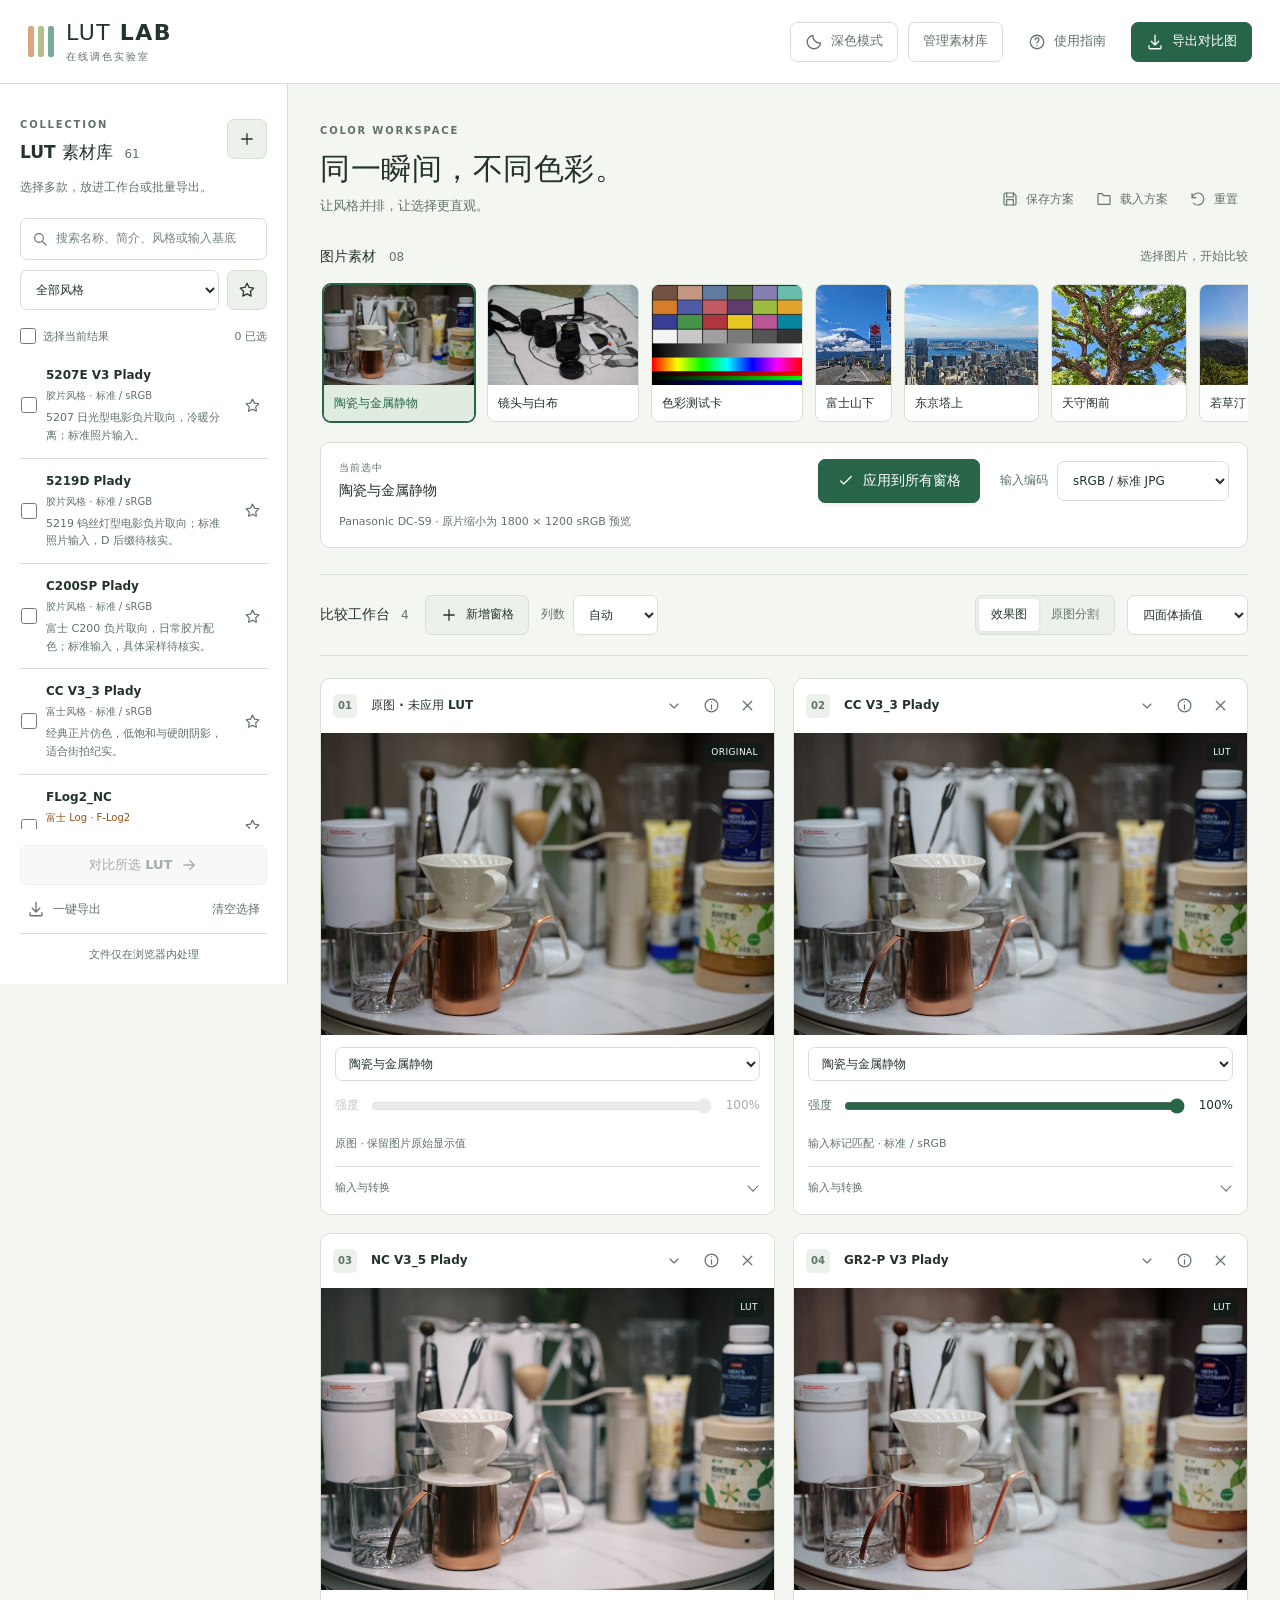
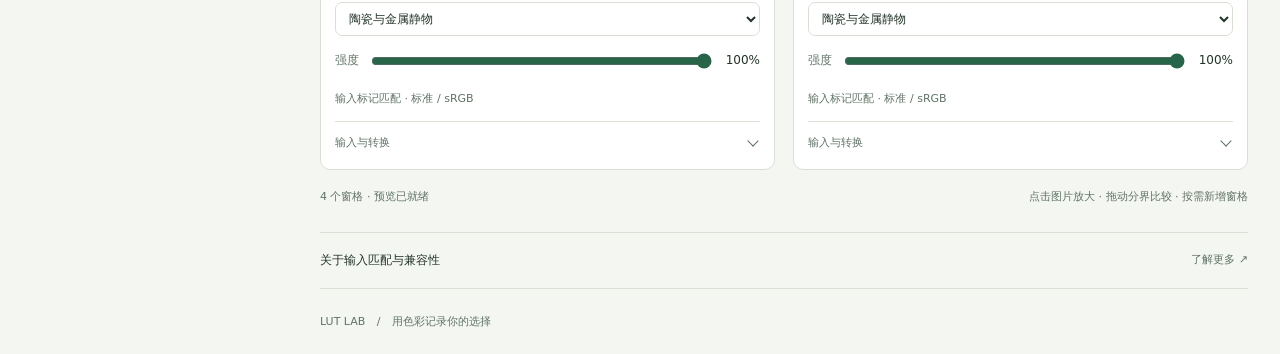
==== index.html @ 52e50978 "Unify workspace controls, add light theme, and clarify image selection" ====
<!doctype html>
<html lang="zh-CN">
<head>
  <meta charset="utf-8"><meta name="viewport" content="width=device-width,initial-scale=1">
  <meta name="description" content="在浏览器中实时比较 LUT。上传照片和 CUBE，自定义多窗格、输入转换与强度，一键导出效果对比图。">
  <meta name="theme-color" content="#151717"><title>LUT LAB · 在线调色实验室</title>
  <script src="js/theme.js?v=ui-refresh-1"></script><link rel="icon" href="assets/favicon.svg" type="image/svg+xml"><link rel="stylesheet" href="styles.css?v=ui-refresh-1">
  <script defer src="assets/catalog.js?v=lut-intros-1"></script><script defer src="js/lut-core.js"></script><script defer src="js/renderer.js"></script><script defer src="js/lut-picker.js?v=ui-refresh-1"></script><script defer src="js/library-tools.js"></script><script defer src="js/public-catalog.js?v=refresh-only-1"></script><script defer src="js/app.js?v=ui-refresh-1"></script>
</head>
<body>
  <a class="skip" href="#workspace">跳到比较工作台</a>
  <header class="topbar">
    <a class="brand" href="./" aria-label="LUT LAB 首页"><span class="brand-mark" aria-hidden="true"><i></i><i></i><i></i></span><span>LUT <b>LAB</b><small>在线调色实验室</small></span></a>
    <div class="top-actions"><button id="themeToggle" class="theme-toggle" type="button" aria-label="切换主题"></button><div class="header-links"><a class="manage-link" href="manage.html">管理素材库</a><button id="helpButton" class="quiet" aria-label="使用指南" title="使用指南"><svg class="ui-icon" width="20" height="20" viewBox="0 0 24 24" fill="none" stroke="currentColor" stroke-width="1.7" stroke-linecap="round" stroke-linejoin="round" aria-hidden="true" focusable="false"><circle cx="12" cy="12" r="9"/><path d="M9.5 9a2.5 2.5 0 1 1 4.7 1.2c-.9 1.1-2.2 1.3-2.2 3M12 17h.01"/></svg><span>使用指南</span></button><button id="exportButton" class="primary"><svg class="ui-icon" width="20" height="20" viewBox="0 0 24 24" fill="none" stroke="currentColor" stroke-width="1.7" stroke-linecap="round" stroke-linejoin="round" aria-hidden="true" focusable="false"><path d="M12 3v13m-5-5 5 5 5-5M4 17v3a1 1 0 0 0 1 1h14a1 1 0 0 0 1-1v-3"/></svg>导出对比图</button></div></div>
  </header>
  <div class="app-shell">
    <aside class="library" aria-label="LUT 素材库">
      <div class="library-heading"><div><span class="eyebrow">COLLECTION</span><h2>LUT 素材库 <span id="libraryCount" class="counter">…</span></h2></div><button id="uploadLutButton" class="icon-btn" title="上传 CUBE LUT" aria-label="上传 CUBE LUT"><svg class="ui-icon" width="20" height="20" viewBox="0 0 24 24" fill="none" stroke="currentColor" stroke-width="1.7" stroke-linecap="round" stroke-linejoin="round" aria-hidden="true" focusable="false"><path d="M12 5v14M5 12h14"/></svg></button></div>
      <p class="muted small">选择多款，放进工作台或批量导出。</p>
      <label class="search-box"><svg class="ui-icon" width="20" height="20" viewBox="0 0 24 24" fill="none" stroke="currentColor" stroke-width="1.7" stroke-linecap="round" stroke-linejoin="round" aria-hidden="true" focusable="false"><circle cx="10.5" cy="10.5" r="6.5"/><path d="m16 16 5 5"/></svg><input id="lutSearch" type="search" placeholder="搜索名称、简介、风格或输入基底" aria-label="搜索 LUT"></label>
      <div class="filters"><select id="categoryFilter" aria-label="风格分类"><option value="">全部风格</option></select><button id="favoritesFilter" class="icon-btn" aria-label="仅显示收藏" aria-pressed="false" title="仅显示收藏"><svg class="ui-icon" width="20" height="20" viewBox="0 0 24 24" fill="none" stroke="currentColor" stroke-width="1.7" stroke-linecap="round" stroke-linejoin="round" aria-hidden="true" focusable="false"><path d="m12 3 2.78 5.63 6.22.9-4.5 4.39 1.06 6.2L12 17.2l-5.56 2.92 1.06-6.2L3 9.53l6.22-.9Z"/></svg></button></div>
      <div class="selection-line"><label><input id="selectVisible" type="checkbox"> 选择当前结果</label><span id="selectedCount">0 已选</span></div>
      <div id="lutList" class="lut-list"></div>
      <div class="library-bottom"><button id="compareSelected" class="secondary wide">对比所选 LUT <svg class="ui-icon" width="20" height="20" viewBox="0 0 24 24" fill="none" stroke="currentColor" stroke-width="1.7" stroke-linecap="round" stroke-linejoin="round" aria-hidden="true" focusable="false"><path d="M5 12h14m-6-6 6 6-6 6"/></svg></button><div class="mini-actions"><button id="quickExport" class="quiet"><svg class="ui-icon" width="20" height="20" viewBox="0 0 24 24" fill="none" stroke="currentColor" stroke-width="1.7" stroke-linecap="round" stroke-linejoin="round" aria-hidden="true" focusable="false"><path d="M12 3v13m-5-5 5 5 5-5M4 17v3a1 1 0 0 0 1 1h14a1 1 0 0 0 1-1v-3"/></svg>一键导出</button><button id="clearSelection" class="quiet">清空选择</button></div><p class="privacy">文件仅在浏览器内处理</p></div>
    </aside>
    <main id="workspace" class="workspace" tabindex="-1">
      <div class="workspace-heading"><div><span class="eyebrow">COLOR WORKSPACE</span><h1>同一瞬间，不同色彩。</h1><p>让风格并排，让选择更直观。</p></div><div class="recipe-actions"><button id="saveRecipe" class="quiet"><svg class="ui-icon" width="20" height="20" viewBox="0 0 24 24" fill="none" stroke="currentColor" stroke-width="1.7" stroke-linecap="round" stroke-linejoin="round" aria-hidden="true" focusable="false"><path d="M19 21H5a2 2 0 0 1-2-2V5a2 2 0 0 1 2-2h12l4 4v12a2 2 0 0 1-2 2Z"/><path d="M7 3v6h10V3M7 21v-8h10v8"/></svg>保存方案</button><button id="loadRecipe" class="quiet"><svg class="ui-icon" width="20" height="20" viewBox="0 0 24 24" fill="none" stroke="currentColor" stroke-width="1.7" stroke-linecap="round" stroke-linejoin="round" aria-hidden="true" focusable="false"><path d="M3 7V5a1 1 0 0 1 1-1h5l2 3h9a1 1 0 0 1 1 1v11a1 1 0 0 1-1 1H4a1 1 0 0 1-1-1Z"/></svg>载入方案</button><button id="resetButton" class="quiet"><svg class="ui-icon" width="20" height="20" viewBox="0 0 24 24" fill="none" stroke="currentColor" stroke-width="1.7" stroke-linecap="round" stroke-linejoin="round" aria-hidden="true" focusable="false"><path d="M3 10a9 9 0 1 1 2 8M3 4v6h6"/></svg>重置</button></div></div>
      <section class="source-section" aria-label="图片素材">
        <div class="section-line"><h2>图片素材 <span id="imageCount" class="muted">…</span></h2><span class="section-hint">选择图片，开始比较</span></div>
        <div id="imageStrip" class="image-strip"></div>
        <div class="image-settings"><div class="image-selection"><span class="eyebrow">当前选中</span><strong id="selectedImageName"></strong></div><button id="applyImage" class="apply-image primary"><svg class="ui-icon" width="20" height="20" viewBox="0 0 24 24" fill="none" stroke="currentColor" stroke-width="1.7" stroke-linecap="round" stroke-linejoin="round" aria-hidden="true" focusable="false"><path d="M5 12h14m-6-6 6 6-6 6"/></svg><span>应用到所有窗格</span></button><label class="image-encoding">输入编码 <select id="imageBase" aria-label="选中图片的编码"><option value="STD">sRGB / 标准 JPG</option><option value="VLOG">V-Log / V-Gamut</option><option value="FLOG2">F-Log2 / F-Gamut</option><option value="CNED2">Cinelike D2</option><option value="MONO">MONO / 单色格调</option><option value="UNKNOWN">未知编码</option></select></label><span id="imageInfo" class="image-info"></span></div>
      </section>
      <section class="comparison" aria-label="LUT 对比">
        <div class="compare-toolbar"><div class="toolbar-start"><h2>比较工作台 <span id="paneTotal" class="counter">4</span></h2><button id="addPane" class="secondary add-pane"><svg class="ui-icon" width="20" height="20" viewBox="0 0 24 24" fill="none" stroke="currentColor" stroke-width="1.7" stroke-linecap="round" stroke-linejoin="round" aria-hidden="true" focusable="false"><path d="M12 5v14M5 12h14"/></svg>新增窗格</button><label>列数 <select id="columnCount" aria-label="列数"><option value="auto">自动</option><option value="1">1 列</option><option value="2">2 列</option><option value="3">3 列</option><option value="4">4 列</option></select></label></div><div class="toolbar-end"><div class="segmented" aria-label="显示方式"><button id="gridMode" class="active" aria-pressed="true">效果图</button><button id="splitMode" aria-pressed="false">原图分割</button></div><select id="interpolation" aria-label="LUT 插值"><option value="tetrahedral">四面体插值</option><option value="trilinear">三线性插值</option></select></div></div>
        <div id="paneGrid" class="pane-grid"></div>
        <div class="workspace-footer"><span><span id="renderStatus" aria-live="polite">正在载入示例</span></span><span>点击图片放大 · 拖动分界比较 · 按需新增窗格</span></div>
      </section>
      <details class="compatibility-guide"><summary>关于输入匹配与兼容性 <span>了解更多 ↗</span></summary><div><p>文件能读取，并不代表输入图片的编码适合它。标准 JPG 可直接比较 STD 风格；D2 与 Log LUT 需要相应基底的素材。各窗格的「输入与转换」可以选择前置 LUT，或从标准图片编码到 V-Log / F-Log2。</p><p>FLog2_NC 和 FLog2_PROVIA 已由库维护者验证使用 F-Log2 转换。选择这两款时，「自动匹配」会给标准图片应用 F-Log2 前置编码；图片已标为 F-Log2 时直接输入。原文件的 VLOG 注释保留，站点按已验证的 F-Log2 元数据处理。</p><p>MONO 标记表示单色照片格调输入；请使用匹配的单色素材，改变编码标签不会把彩色图片转成黑白。列表中的单色效果也可能接受 STD 彩色输入，以各文件输入标记为准。</p><p>前置编码以 sRGB 反解线性、转换色域后重新编码 Log，不会恢复照片已经丢失的高光和场景信息。D2 请使用 D2 原片或经过验证的前置转换 LUT。浏览器处理显示用 sRGB 图片；Log 图请准备保留原始数值、没有自动显示变换的 PNG/JPG。</p></div></details>
      <footer class="site-footer"><span>LUT LAB <b> / </b> 用色彩记录你的选择</span></footer>
    </main>
  </div>
  <input id="lutInput" type="file" accept=".cube" multiple hidden><input id="imageInput" type="file" accept="image/jpeg,image/png,image/webp,image/avif" multiple hidden><input id="recipeInput" type="file" accept=".json" hidden>
  <dialog id="exportDialog" class="modal"><form id="exportForm"><div class="modal-head"><div><span class="eyebrow">CONTACT SHEET</span><h2>把对比带走。</h2></div><button type="button" class="icon-btn" data-close aria-label="关闭"><svg class="ui-icon" width="20" height="20" viewBox="0 0 24 24" fill="none" stroke="currentColor" stroke-width="1.7" stroke-linecap="round" stroke-linejoin="round" aria-hidden="true" focusable="false"><path d="m6 6 12 12M18 6 6 18"/></svg></button></div><p class="muted">导出一张带名称和参数的效果总览，保留完整构图。</p><div class="form-grid"><label>导出内容<select id="exportSource"><option value="panes">当前窗格 · 保留各自参数与图片</option><option value="selection">所选 LUT × 所选示例 / 上传图片</option></select></label><label>格式<select id="exportFormat"><option value="image/png">PNG · 无损</option><option value="image/jpeg">JPEG · 体积更小</option></select></label><label>每格图片宽度<select id="exportWidth"><option value="640">640 px</option><option value="1000" selected>1000 px</option><option value="1600">1600 px</option></select></label><label>排列列数<select id="exportColumns"><option>2</option><option selected>3</option><option>4</option></select></label></div><div id="exportImagePicker" class="export-image-picker" hidden><span class="small muted">选择导出的图片（可多选）</span><div id="exportImages"></div><p class="small muted">所选 LUT 使用 100% 强度、自动匹配输入（已确认的 F-Log2 会自动转换标准图片）；如需自定义参数，请从当前窗格导出。</p></div><div class="check-row"><label><input id="exportOriginal" type="checkbox" checked> 包含对应原图</label><label><input id="exportDark" type="checkbox" checked> 深色背景</label></div><p id="exportEstimate" class="small muted"></p><p id="exportProgress" class="small" aria-live="polite"></p><button id="exportSubmit" class="primary wide" type="submit">生成并下载对比图 ↗</button></form></dialog>
  <dialog id="detailDialog" class="modal"><div class="modal-head"><h2 id="detailName"></h2><button class="icon-btn" data-close aria-label="关闭"><svg class="ui-icon" width="20" height="20" viewBox="0 0 24 24" fill="none" stroke="currentColor" stroke-width="1.7" stroke-linecap="round" stroke-linejoin="round" aria-hidden="true" focusable="false"><path d="m6 6 12 12M18 6 6 18"/></svg></button></div><div id="detailContent" class="detail-content"></div></dialog>
  <dialog id="helpDialog" class="modal"><div class="modal-head"><h2>从一张照片开始。</h2><button class="icon-btn" data-close aria-label="关闭"><svg class="ui-icon" width="20" height="20" viewBox="0 0 24 24" fill="none" stroke="currentColor" stroke-width="1.7" stroke-linecap="round" stroke-linejoin="round" aria-hidden="true" focusable="false"><path d="m6 6 12 12M18 6 6 18"/></svg></button></div><ol class="help-steps"><li><b>选图片。</b>点击素材缩略图，再点「应用到所有窗格」。也可以在单个窗格中选择不同图片。</li><li><b>挑 LUT。</b>点击窗格中的 LUT 菜单，可搜索名称；或在素材库勾选多款后点「对比所选 LUT」。点「新增窗格」继续添加，点窗格右上角 × 移除。</li><li><b>看变化。</b>调整强度、切换分割视图；打开「输入与转换」设置前置编码或转换 LUT。自动匹配会为普通图片转换已验证的 F-Log2 LUT 输入，F-Log2 原片直接输入。</li><li><b>导出。</b>素材库有勾选时，「一键导出」下载所选 LUT 在当前图片上的总览（100% 强度、自动匹配输入）；没有勾选时导出当前窗格参数。「导出对比图」可自定义内容、图片、尺寸和格式。</li><li><b>留方案。</b>保存 / 载入 JSON 参数方案。自上传图片和 LUT 只在本次页面会话中保留，刷新后需重新上传；方案按文件名重新匹配它们。</li></ol><p class="muted small">支持浏览器可解码的 JPG、PNG、WebP、AVIF 和标准 .cube；RAW / HEIC 请先转成 PNG / JPG。最大 LUT 70 MB，图片 40 MB；显示预览保留完整构图。导出按选择的每格宽度处理，最大整张 32 MP。</p></dialog>
  <dialog id="zoomDialog" class="zoom-modal"><div class="zoom-header"><div><h2 id="zoomTitle"></h2><span id="zoomInfo" class="small muted"></span></div><div class="zoom-actions"><label>缩放 <input id="zoomScale" type="range" min="100" max="300" value="100" aria-label="放大比例"><output id="zoomScaleValue">100%</output></label><button class="icon-btn" data-close aria-label="关闭放大预览"><svg class="ui-icon" width="20" height="20" viewBox="0 0 24 24" fill="none" stroke="currentColor" stroke-width="1.7" stroke-linecap="round" stroke-linejoin="round" aria-hidden="true" focusable="false"><path d="m6 6 12 12M18 6 6 18"/></svg></button></div></div><div id="zoomViewport" class="zoom-viewport"><canvas id="zoomCanvas"></canvas></div><label class="zoom-split">原图 ← 分界 → 效果<input id="zoomSplit" type="range" min="0" max="100" value="50" aria-label="放大预览分割位置"></label></dialog>
  <div id="toast" class="toast" role="status" aria-live="polite" hidden></div>
  <div id="dropOverlay" class="drop-overlay" hidden><div><span aria-hidden="true"><svg class="ui-icon" width="20" height="20" viewBox="0 0 24 24" fill="none" stroke="currentColor" stroke-width="1.7" stroke-linecap="round" stroke-linejoin="round" aria-hidden="true" focusable="false"><path d="M12 5v14M5 12h14"/></svg></span><h2>把素材放进实验室</h2><p>图片与 .cube 可同时拖入</p></div></div>
  <noscript><p class="noscript">请开启 JavaScript，LUT 计算与图片对比需要它。</p></noscript>
</body></html>
---- styles.css ----
@charset "UTF-8";

/* Shared color, type and control system for both workspaces. */
:root {
  color-scheme: dark;
  --bg:#111614; --panel:#191f1c; --elevated:#222a26; --hover:#2c3630;
  --line:#323e36; --text:#e7eee8; --muted:#a2b1a6; --subtle:#819087;
  --accent:#b5d8b8; --accent-ink:#173620; --accent-soft:#263e2c;
  --amber:#eac08e; --danger:#e6a28e; --danger-soft:#3b2924;
  --field:#151c18; --stage:#0c100e; --shadow:0 8px 30px #0002;
  --radius:10px; --control:40px;
  font-family:system-ui,-apple-system,"Segoe UI","Noto Sans CJK SC","PingFang SC","Microsoft YaHei",sans-serif;
  font-size:14px; line-height:1.6; font-synthesis:none; text-rendering:optimizeLegibility;
}
:root[data-theme="light"] {
  color-scheme:light;
  --bg:#f4f6f2; --panel:#ffffff; --elevated:#edf1eb; --hover:#e4ebe2;
  --line:#d8e0d5; --text:#233429; --muted:#617367; --subtle:#748579;
  --accent:#286548; --accent-ink:#ffffff; --accent-soft:#e0ecdf;
  --amber:#8c531a; --danger:#a7432e; --danger-soft:#f8e7e1;
  --field:#ffffff; --stage:#e9ede7; --shadow:0 6px 24px #314a3510;
}
* { box-sizing:border-box; }
body { margin:0; background:var(--bg); color:var(--text); }
button,input,select,textarea { font:inherit; letter-spacing:inherit; }
button,a,select,input,textarea { -webkit-tap-highlight-color:transparent; }
button,select,input[type="checkbox"],input[type="range"] { cursor:pointer; }
button,.manage-link,.back-link {
  min-height:var(--control); display:inline-flex; align-items:center; justify-content:center;
  gap:8px; padding:0 14px; color:var(--text); background:var(--elevated);
  border:1px solid var(--line); border-radius:7px; font-size:13px; font-weight:550;
  line-height:1.25; text-decoration:none; white-space:nowrap;
  transition:background 140ms,border-color 140ms,color 140ms;
}
button:disabled { opacity:.4; cursor:default; }
button:focus-visible,a:focus-visible,summary:focus-visible,input:focus-visible,select:focus-visible,textarea:focus-visible,[role="button"]:focus-visible {
  outline:2px solid var(--accent); outline-offset:3px;
}
input,select,textarea {
  min-width:0; background:var(--field); color:var(--text); border:1px solid var(--line);
  border-radius:7px; padding:8px 11px; font-size:13px;
}
input:not([type="checkbox"]):not([type="range"]),select { min-height:var(--control); }
select { max-width:100%; padding-right:28px; color-scheme:inherit; }
select option,select optgroup { background:var(--panel); color:var(--text); }
select option:checked { background:var(--accent-soft); }
input[type="checkbox"],input[type="range"] { accent-color:var(--accent); }
input[type="checkbox"] { width:16px; height:16px; margin:0; vertical-align:middle; flex-shrink:0; }
input[type="range"] { padding:0; border:0; min-height:24px; background:transparent; }
input::placeholder,textarea::placeholder { color:var(--subtle); opacity:1; }
a { color:var(--accent); text-underline-offset:4px; }
h1,h2,h3,p { margin:0; }
h2 { font-size:15px; font-weight:650; line-height:1.4; }
h3 { font-size:14px; font-weight:650; }
p+p { margin-top:10px; }
[hidden] { display:none!important; }
.ui-icon { display:block; width:18px; height:18px; flex:0 0 18px; pointer-events:none; }
.muted { color:var(--muted); }
.small { font-size:12px; }
.eyebrow { font-size:10px; font-weight:650; letter-spacing:1.8px; color:var(--muted); }
.primary { background:var(--accent); color:var(--accent-ink); border-color:var(--accent); font-weight:650; }
.secondary { background:var(--elevated); border-color:var(--line); }
.quiet { background:transparent; color:var(--muted); border-color:transparent; }
.icon-btn { width:var(--control); height:var(--control); min-width:var(--control); padding:0; flex-shrink:0; }
.wide { width:100%; }
.skip { position:absolute; left:20px; top:-100px; z-index:200; background:var(--accent); color:var(--accent-ink); padding:12px; }
.skip:focus { top:10px; }

/* Header and library. */
.topbar { min-height:84px; padding:18px 28px; display:flex; justify-content:space-between; align-items:center; gap:24px; border-bottom:1px solid var(--line); background:var(--panel); }
.brand { display:flex; align-items:center; gap:12px; color:var(--text); text-decoration:none; font-size:22px; line-height:1.15; letter-spacing:1.5px; flex-shrink:0; }
.brand b { font-weight:550; }
.brand small { display:block; font-size:10px; letter-spacing:2px; margin-top:6px; color:var(--muted); }
.brand-mark { display:flex; gap:4px; }
.brand-mark i { width:6px; height:31px; border-radius:2px; background:#dca57d; }
.brand-mark i:nth-child(2) { background:#b2bf8c; }
.brand-mark i:nth-child(3) { background:#7ba99d; }
.top-actions,.header-links { display:flex; align-items:center; gap:10px; }
.theme-toggle { background:transparent; color:var(--muted); min-width:108px; }
.manage-link { background:transparent; color:var(--muted); }
.app-shell { display:grid; grid-template-columns:288px minmax(0,1fr); min-height:calc(100vh - 84px); }
.library { display:flex; flex-direction:column; gap:0; position:sticky; top:0; height:100dvh; min-height:650px; padding:28px 20px 20px; border-right:1px solid var(--line); background:var(--panel); }
.library-heading { display:flex; align-items:center; justify-content:space-between; gap:12px; margin-bottom:12px; }
.library-heading h2 { margin-top:7px; font-size:17px; }
.counter { margin-left:6px; font-size:12px; color:var(--muted); font-variant-numeric:tabular-nums; font-weight:500; }
.library>.small { font-size:12px; line-height:1.7; }
.search-box { display:flex; align-items:center; gap:8px; padding:0 11px; margin-top:20px; background:var(--field); border:1px solid var(--line); border-radius:7px; color:var(--muted); }
.search-box:focus-within { border-color:var(--accent); }
.search-box .ui-icon { width:16px; height:16px; flex-basis:16px; }
.search-box input { width:100%; min-width:0; border:0; padding:8px 0; background:transparent; font-size:12px; }
.search-box input:focus { outline:0; }
.filters { display:flex; align-items:center; gap:8px; margin:10px 0 18px; }
.filters select { width:100%; flex:1; font-size:12px; }
.filters button[aria-pressed="true"] { background:var(--accent-soft); color:var(--accent); border-color:var(--accent); }
.filters button[aria-pressed="true"] .ui-icon,.favorite.on .ui-icon { fill:currentColor; }
.selection-line { display:flex; align-items:center; justify-content:space-between; gap:10px; margin-bottom:8px; font-size:11px; color:var(--muted); }
.selection-line label { display:flex; align-items:center; gap:7px; cursor:pointer; }
.lut-list { min-height:0; flex:1; overflow:auto; margin:0 -6px; padding:0 5px; scrollbar-width:thin; scrollbar-color:var(--line) transparent; }
.lut-row { display:grid; grid-template-columns:16px minmax(0,1fr) 28px; gap:9px; align-items:center; padding:13px 2px; border-bottom:1px solid var(--line); }
.lut-row.is-selected { background:var(--accent-soft); border-radius:6px; }
.lut-name { display:block; min-height:0; width:100%; white-space:normal; text-align:left; border:0; padding:0; border-radius:0; background:transparent; font-size:12px; font-weight:600; line-height:1.6; overflow-wrap:anywhere; }
.lut-sub { display:block; margin-top:3px; color:var(--muted); font-size:10px; font-weight:450; line-height:1.6; }
.lut-sub.warn { color:var(--amber); }
.lut-summary { display:-webkit-box; -webkit-box-orient:vertical; -webkit-line-clamp:2; overflow:hidden; white-space:normal; margin-top:5px; color:var(--muted); font-size:11px; font-weight:400; line-height:1.6; }
.favorite { min-height:30px; width:28px; height:30px; padding:0; border:0; background:transparent; color:var(--muted); }
.favorite .ui-icon { width:17px; height:17px; flex-basis:17px; }
.favorite.on { color:var(--accent); }
.library-bottom { padding-top:16px; }
.mini-actions { display:flex; justify-content:space-between; gap:8px; margin:6px 0; }
.mini-actions .quiet { min-height:36px; padding:0 6px; font-size:12px; }
.privacy { border-top:1px solid var(--line); padding-top:12px; color:var(--muted); font-size:11px; text-align:center; }
.empty-list { padding:30px 5px; color:var(--muted); font-size:12px; }

/* Source selection and the single, prominent apply action. */
.workspace { align-self:start; width:100%; max-width:1900px; min-width:0; margin:0 auto; padding:34px 32px 24px; }
.workspace-heading { display:flex; justify-content:space-between; align-items:flex-end; gap:20px; margin-bottom:30px; }
.workspace-heading h1 { margin:8px 0 6px; font-size:30px; font-weight:650; line-height:1.4; letter-spacing:.5px; }
.workspace-heading p { font-size:13px; color:var(--muted); }
.recipe-actions { display:flex; align-items:center; gap:2px; flex-shrink:0; }
.recipe-actions button { min-height:36px; padding:0 9px; font-size:12px; }
.recipe-actions .ui-icon { width:16px; height:16px; flex-basis:16px; }
.source-section { padding-bottom:26px; }
.section-line { display:flex; align-items:center; justify-content:space-between; gap:16px; margin-bottom:14px; }
.section-line h2 { font-size:14px; }
.section-line h2 span { margin-left:8px; font-size:12px; font-weight:450; }
.section-hint { font-size:12px; color:var(--muted); }
.image-strip { display:flex; align-items:stretch; gap:12px; overflow-x:auto; padding:3px 3px 8px; scrollbar-width:thin; scrollbar-color:var(--line) transparent; }
.image-item { position:relative; flex:0 0 auto; width:calc(var(--thumb-ratio,1.5)*100px + 2px); }
.image-pick { display:block; padding:0; width:100%; height:100%; border:1px solid var(--line); border-radius:8px; background:var(--panel); overflow:hidden; white-space:normal; text-align:left; }
.image-pick img { display:block; width:100%; height:100px; object-fit:contain; background:var(--stage); }
.image-pick>span { display:block; overflow:hidden; text-overflow:ellipsis; white-space:nowrap; padding:9px 10px; font-size:12px; line-height:1.5; font-weight:500; }
.image-item.active .image-pick { border-color:var(--accent); box-shadow:0 0 0 1px var(--accent); }
.image-item.active .image-pick>span { color:var(--accent); background:var(--accent-soft); }
.remove-image { position:absolute; top:6px; right:6px; min-height:28px; height:28px; width:28px; padding:0; background:#101b16d9; color:#fff; border-color:#fff3; border-radius:5px; }
.remove-image .ui-icon { width:15px; height:15px; flex-basis:15px; }
.image-add { width:100px; flex:0 0 100px; flex-direction:column; gap:10px; border-style:dashed; background:transparent; color:var(--muted); padding:14px 8px; font-size:12px; }
.image-add>.ui-icon { width:24px; height:24px; flex-basis:24px; }
.image-settings { display:grid; grid-template-columns:minmax(120px,1fr) auto auto; align-items:center; column-gap:20px; row-gap:10px; margin-top:12px; padding:16px 18px; border:1px solid var(--line); border-radius:var(--radius); background:var(--panel); }
.image-selection { display:grid; gap:3px; min-width:0; }
.image-selection .eyebrow { font-size:10px; letter-spacing:1px; }
.image-selection strong { font-size:14px; font-weight:600; overflow:hidden; text-overflow:ellipsis; white-space:nowrap; }
.apply-image { min-height:44px; padding:0 18px; font-size:14px; box-shadow:0 2px 5px #0001; }
.image-encoding { display:flex; align-items:center; gap:9px; font-size:12px; color:var(--muted); }
.image-encoding select { width:172px; font-size:12px; }
.image-info { grid-column:1/-1; font-size:11px; line-height:1.65; color:var(--muted); overflow-wrap:anywhere; }

/* Comparison controls and adaptive canvases. */
.compare-toolbar { display:flex; flex-wrap:wrap; justify-content:space-between; align-items:center; gap:14px; padding:20px 0; border-block:1px solid var(--line); }
.toolbar-start,.toolbar-end { display:flex; align-items:center; gap:12px; }
.toolbar-start h2 { margin-right:4px; font-size:14px; }
.toolbar-start label { display:flex; align-items:center; gap:8px; font-size:12px; color:var(--muted); }
.compare-toolbar select,.add-pane { font-size:12px; }
.segmented { min-height:40px; display:inline-flex; align-items:center; padding:3px; border:1px solid var(--line); background:var(--elevated); border-radius:7px; }
.segmented button { min-height:32px; padding:0 12px; border:0; background:transparent; color:var(--muted); font-size:12px; border-radius:4px; }
.segmented button.active { color:var(--text); background:var(--panel); box-shadow:0 1px 4px #0001; }
.pane-grid { display:grid; align-items:start; grid-template-columns:repeat(2,minmax(0,1fr)); gap:18px; margin-top:22px; }
.pane { min-width:0; border:1px solid var(--line); border-radius:var(--radius); background:var(--panel); overflow:hidden; }
.pane-top { display:flex; align-items:center; gap:6px; padding:10px 12px; }
.pane-number { display:grid; place-items:center; flex:0 0 24px; width:24px; height:24px; font-size:10px; font-weight:600; color:var(--muted); background:var(--elevated); border-radius:5px; font-variant-numeric:tabular-nums; }
.pane-lut { flex:1; width:100%; font-size:12px; }
.pane-top .icon-btn { width:30px; min-width:30px; height:32px; min-height:32px; border:0; background:transparent; color:var(--muted); }
.pane-top .icon-btn .ui-icon { width:17px; height:17px; flex-basis:17px; }
.stage { position:relative; aspect-ratio:var(--image-ratio,3/2); overflow:hidden; isolation:isolate; background:var(--stage); cursor:zoom-in; }
.stage canvas { position:absolute; inset:0; width:100%; height:100%; object-fit:contain; }
.stage .result-canvas { z-index:1; }
.stage.split .result-canvas { clip-path:inset(0 0 0 50%); }
.stage .divider { position:absolute; top:0; bottom:0; left:50%; width:1px; background:#fff; z-index:2; box-shadow:0 0 3px #000; pointer-events:none; }
.stage:not(.split) .divider,.stage:not(.split) .original-badge { display:none; }
.stage-badge { position:absolute; top:10px; left:10px; z-index:2; padding:3px 6px; font-size:9px; line-height:1.5; letter-spacing:.4px; color:#fff; background:#0d1b15bd; border-radius:3px; pointer-events:none; }
.effect-badge { left:auto; right:10px; }
.stage-state { position:absolute; inset:0; z-index:3; display:flex; align-items:center; justify-content:center; padding:24px; color:var(--muted); background:var(--panel); font-size:12px; text-align:center; }
.stage-state.error { color:var(--amber); }
.stage input.stage-split { position:absolute; inset:0; z-index:4; width:100%; height:100%; margin:0; opacity:0; cursor:ew-resize; touch-action:pan-y; }
.stage:not(.split) .stage-split { display:none; }
.stage:has(.stage-split:focus-visible)::after { content:''; position:absolute; inset:0; z-index:5; border:2px solid var(--accent); pointer-events:none; }
.pane-controls { padding:12px 14px 14px; }
.pane-image { width:100%; min-height:34px; padding:5px 9px; margin-bottom:11px; font-size:12px; }
.intensity { display:flex; align-items:center; gap:10px; font-size:12px; color:var(--muted); }
.intensity input { flex:1; width:40px; }
.intensity output { width:36px; color:var(--text); text-align:right; font-variant-numeric:tabular-nums; }
.pane-original .intensity { opacity:.4; }
.pane-note { min-height:32px; display:flex; align-items:center; margin-top:8px; color:var(--muted); font-size:11px; line-height:1.6; }
.pane-note.warn { color:var(--amber); }
.pane-note.error { color:var(--danger); }
.input-details { border-top:1px solid var(--line); margin-top:6px; padding-top:9px; font-size:11px; color:var(--muted); }
summary { cursor:pointer; list-style:none; }
summary::-webkit-details-marker { display:none; }
.input-details summary { display:flex; align-items:center; justify-content:space-between; min-height:24px; }
.input-details summary::after { content:''; width:7px; height:7px; margin:0 3px 4px; border-right:1.5px solid currentColor; border-bottom:1.5px solid currentColor; transform:rotate(45deg); }
.input-details[open] summary::after { transform:rotate(225deg); margin-top:6px; }
.input-options { display:grid; gap:10px; margin-top:12px; }
.input-options label { display:grid; gap:5px; font-size:11px; }
.input-options select { width:100%; min-height:34px; padding:6px 9px; font-size:11px; }
.exposure-control { display:flex; align-items:center; gap:10px; }
.exposure-control input { flex:1; width:100%; }
.exposure-control output { min-width:36px; font-variant-numeric:tabular-nums; }
.input-hint { color:var(--amber); font-size:11px; line-height:1.7; }
.workspace-empty { grid-column:1/-1; padding:52px 22px; border:1px dashed var(--line); border-radius:var(--radius); color:var(--muted); text-align:center; font-size:13px; }
.workspace-footer { display:flex; align-items:center; justify-content:space-between; flex-wrap:wrap; gap:12px; margin:18px 0 26px; color:var(--muted); font-size:11px; }
.compatibility-guide { padding:18px 0; border-block:1px solid var(--line); color:var(--muted); font-size:12px; }
.compatibility-guide summary { display:flex; justify-content:space-between; align-items:center; gap:12px; color:var(--text); }
.compatibility-guide summary span { font-size:11px; color:var(--muted); }
.compatibility-guide>div { max-width:1000px; padding:18px 0 4px; line-height:1.9; }
.site-footer { display:flex; align-items:center; justify-content:space-between; gap:12px; flex-wrap:wrap; margin-top:24px; color:var(--muted); font-size:11px; }
.site-footer b { margin:0 8px; font-weight:400; }

/* Searchable LUT menus use the same theme and control geometry. */
.lut-picker { position:relative; width:100%; min-width:0; }
.lut-picker.main-picker { flex:1; width:auto; }
.picker-native { position:absolute!important; width:1px!important; height:1px!important; clip-path:inset(100%); opacity:0; pointer-events:none; padding:0!important; border:0!important; }
.lut-picker-trigger { width:100%; min-width:0; justify-content:space-between; padding:6px 10px; min-height:34px; font-size:11px; font-weight:450; color:var(--text); background:var(--field); text-align:left; }
.main-picker .lut-picker-trigger { min-height:34px; padding:5px 7px; border-color:transparent; background:transparent; font-size:12px; font-weight:600; }
.lut-picker-trigger>span:first-child { min-width:0; overflow:hidden; white-space:nowrap; text-overflow:ellipsis; }
.picker-arrow { display:flex; align-items:center; justify-content:center; color:var(--muted); flex:0 0 16px; }
.picker-arrow .ui-icon { width:16px; height:16px; flex-basis:16px; }
.lut-picker-popup { position:fixed; z-index:150; padding:8px; border:1px solid var(--line); border-radius:10px; background:var(--panel); color:var(--text); box-shadow:var(--shadow); }
.lut-picker-popup input { width:100%; margin-bottom:7px; font-size:13px; }
.lut-picker-list { overflow-y:auto; overscroll-behavior:contain; scrollbar-width:thin; scrollbar-color:var(--line) transparent; }
.lut-picker-option { display:block; width:100%; min-height:38px; padding:9px 10px; border:0; border-radius:5px; background:transparent; color:var(--text); white-space:normal; text-align:left; font-size:12px; font-weight:450; line-height:1.6; }
.lut-picker-option[aria-selected="true"],.lut-picker-option.highlighted { color:var(--accent); background:var(--accent-soft); }
.picker-empty { padding:22px 10px; font-size:12px; color:var(--muted); }

/* Dialogs, preview and export. */
dialog { padding:26px; max-height:90dvh; overflow:auto; border:1px solid var(--line); border-radius:14px; background:var(--panel); color:var(--text); box-shadow:var(--shadow); }
dialog::backdrop { background:#08130eb3; backdrop-filter:blur(4px); }
.modal { width:580px; max-width:calc(100vw - 28px); }
.modal-head { display:flex; align-items:flex-start; justify-content:space-between; gap:20px; margin-bottom:20px; }
.modal-head h2 { font-size:23px; font-weight:600; overflow-wrap:anywhere; }
.modal-head .eyebrow+h2 { margin-top:6px; }
.modal-head .icon-btn { background:transparent; border-color:transparent; }
.modal p { font-size:13px; line-height:1.8; }
.form-grid { display:grid; grid-template-columns:1fr 1fr; gap:16px; margin:22px 0; }
.form-grid label { display:grid; gap:7px; font-size:12px; color:var(--muted); }
.form-grid select { font-size:12px; }
.check-row { display:flex; flex-wrap:wrap; gap:20px; margin:20px 0; font-size:12px; }
.check-row label { display:flex; align-items:center; gap:8px; }
.export-image-picker { margin-top:20px; }
.export-image-picker>div { display:flex; flex-wrap:wrap; gap:12px; margin:10px 0; }
.export-image-picker label { display:flex; align-items:center; gap:7px; font-size:12px; }
.modal #exportSubmit { min-height:44px; margin-top:18px; }
.detail-content { font-size:13px; line-height:1.9; overflow-wrap:anywhere; }
.detail-content h3 { margin:20px 0 7px; color:var(--accent); font-size:13px; }
.detail-meta { display:flex; flex-wrap:wrap; gap:7px; margin-bottom:18px; }
.tag { display:inline-flex; align-items:center; min-height:26px; padding:3px 8px; border:1px solid var(--line); border-radius:5px; color:var(--muted); font-size:11px; line-height:1.5; }
.tag.warn { color:var(--amber); }
.detail-description { white-space:pre-line; }
.detail-content a { display:inline-block; margin:5px 12px 5px 0; }
.detail-content .mini-actions { justify-content:flex-start; flex-wrap:wrap; margin-top:20px; }
.help-steps { padding-left:22px; margin:0 0 20px; font-size:13px; line-height:1.9; }
.help-steps li { margin:12px 0; padding-left:4px; }
.help-steps b { color:var(--accent); font-weight:600; }
.toast { position:fixed; bottom:24px; left:50%; transform:translateX(-50%); z-index:180; width:max-content; max-width:calc(100vw - 32px); padding:12px 18px; border:1px solid var(--line); border-radius:9px; color:var(--text); background:var(--panel); box-shadow:var(--shadow); font-size:13px; white-space:pre-line; }
.toast.error { color:var(--danger); border-color:var(--danger); }
.drop-overlay { position:fixed; inset:16px; z-index:190; display:grid; place-items:center; border:2px dashed var(--accent); border-radius:18px; background:var(--panel); pointer-events:none; text-align:center; }
.drop-overlay>div>span { display:grid; place-items:center; color:var(--accent); }
.drop-overlay .ui-icon { width:50px; height:50px; }
.drop-overlay h2 { margin:18px 0 10px; font-size:27px; }
.drop-overlay p { color:var(--muted); }
.noscript { padding:24px; color:var(--text); background:var(--danger-soft); }
.zoom-modal { width:min(1300px,95vw); max-width:95vw; padding:20px; }
.zoom-header { display:flex; align-items:center; justify-content:space-between; gap:18px; margin-bottom:16px; }
.zoom-header h2 { font-size:17px; }
.zoom-actions { display:flex; align-items:center; gap:16px; }
.zoom-actions label { display:flex; align-items:center; gap:8px; font-size:12px; }
.zoom-actions input { width:100px; }
.zoom-actions output { min-width:38px; font-variant-numeric:tabular-nums; }
.zoom-viewport { display:block; height:min(67vh,850px); overflow:auto; background:var(--stage); scrollbar-width:thin; cursor:grab; touch-action:pan-x pan-y; }
.zoom-viewport canvas { display:block; object-fit:contain; margin:auto; }
.zoom-split { display:flex; align-items:center; gap:16px; margin-top:16px; font-size:12px; color:var(--muted); }
.zoom-split input { flex:1; }

@media(hover:hover) and (pointer:fine) {
  button:not(:disabled):hover,.manage-link:hover,.back-link:hover { background:var(--hover); }
  .primary:not(:disabled):hover { background:var(--accent); filter:brightness(1.07); }
  .quiet:not(:disabled):hover,.theme-toggle:hover,.manage-link:hover { color:var(--text); }
  .lut-name:hover { color:var(--accent); background:transparent!important; }
  .favorite:hover { color:var(--accent); background:transparent!important; }
  .image-pick:hover { border-color:var(--accent); background:var(--panel)!important; }
  .image-add:hover { color:var(--accent); border-color:var(--accent); }
  .lut-picker-option:hover { color:var(--accent); background:var(--accent-soft)!important; }
}
@media(min-width:1700px) { .workspace { padding:38px 40px 26px; } .pane-grid { gap:22px; } }
@media(max-width:1200px) {
  .app-shell { grid-template-columns:260px minmax(0,1fr); }
  .library { padding:26px 17px 20px; }
  .workspace { padding:28px 24px 22px; }
  .workspace-heading { align-items:flex-start; flex-direction:column; gap:14px; margin-bottom:24px; }
  .workspace-heading h1 { font-size:27px; }
  .recipe-actions { margin-left:-9px; }
  .image-settings { grid-template-columns:minmax(110px,1fr) auto; column-gap:14px; }
  .image-encoding { grid-column:1; grid-row:2; }
  .image-info { grid-column:1/-1; }
  .toolbar-start,.toolbar-end { gap:9px; }
  .pane-grid { gap:14px; }
}
@media(max-width:900px) {
  .topbar { padding:16px 20px; gap:16px; }
  .top-actions,.header-links { gap:7px; }
  .theme-toggle { min-width:40px; width:40px; padding:0; }
  .theme-toggle span { display:none; }
  .header-links button,.manage-link { font-size:12px; padding-inline:11px; }
  .image-item { width:calc(var(--thumb-ratio,1.5)*100px + 2px); }
  .image-pick img { height:100px; }
  .image-add { width:100px; flex-basis:100px; }
}
@media(max-width:760px) {
  :root { --control:44px; }
  .topbar { display:grid; grid-template-columns:minmax(0,1fr) 44px; gap:16px 12px; padding:18px 18px 16px; }
  .brand { font-size:21px; grid-column:1; grid-row:1; }
  .brand small { font-size:10px; }
  .top-actions { display:contents; }
  .theme-toggle { grid-column:2; grid-row:1; width:44px; min-width:44px; padding:0; }
  .header-links { display:grid; grid-column:1/-1; grid-row:2; grid-template-columns:1fr 44px 1.2fr; gap:9px; }
  .header-links #helpButton { padding:0; }
  .header-links #helpButton span { display:none; }
  .header-links button,.manage-link { font-size:13px; }
  .top-actions>.back-link { grid-column:1/-1; grid-row:2; }
  .app-shell { display:flex; flex-direction:column; }
  .workspace { order:0; padding:26px 18px 22px; }
  .workspace-heading { margin-bottom:26px; gap:14px; }
  .workspace-heading h1 { font-size:27px; }
  .workspace-heading p { font-size:13px; }
  .recipe-actions { gap:3px; }
  .recipe-actions button { min-height:36px; }
  .section-line { gap:10px; margin-bottom:12px; }
  .section-hint { font-size:11px; }
  .image-strip { gap:11px; }
  .image-item { width:calc(var(--thumb-ratio,1.5)*104px + 2px); }
  .image-pick img { height:104px; }
  .image-pick>span { padding:8px; font-size:12px; }
  .image-add { width:104px; flex-basis:104px; }
  .image-settings { grid-template-columns:minmax(0,1fr) 172px; gap:13px 12px; padding:15px; }
  .image-selection { grid-column:1; grid-row:1; }
  .image-selection strong { font-size:13px; }
  .apply-image { grid-column:1/-1; grid-row:2; width:100%; min-height:46px; }
  .image-encoding { display:grid; grid-column:2; grid-row:1; gap:3px; font-size:10px; justify-content:end; }
  .image-encoding select { width:164px; min-height:34px; padding-block:5px; font-size:12px; }
  .image-info { grid-column:1/-1; grid-row:3; font-size:10px; }
  .source-section { padding-bottom:22px; }
  .compare-toolbar { gap:12px; padding:18px 0; }
  .toolbar-start { width:100%; flex-wrap:wrap; justify-content:space-between; gap:9px; }
  .toolbar-start h2 { margin:0; }
  .toolbar-start .add-pane { min-height:38px; padding-inline:10px; }
  .toolbar-start label { margin-left:auto; font-size:11px; gap:5px; }
  .toolbar-start select { min-height:38px; width:80px; font-size:12px; padding-left:8px; }
  .toolbar-end { width:100%; justify-content:space-between; gap:9px; }
  .toolbar-end>select { flex:1; min-width:0; max-width:155px; min-height:40px; font-size:12px; padding-left:9px; }
  .segmented { min-height:40px; }
  .segmented button { min-height:32px; padding-inline:10px; font-size:12px; }
  .pane-grid { grid-template-columns:1fr!important; gap:18px; margin-top:20px; }
  .pane-top { padding:10px; gap:5px; }
  .pane-top .icon-btn { min-width:32px; width:32px; min-height:36px; height:36px; }
  .main-picker .lut-picker-trigger { min-height:36px; }
  .pane-controls { padding:14px; }
  .pane-image { min-height:36px; }
  .pane-note,.input-details,.input-options label { font-size:12px; }
  .input-options select,.lut-picker-trigger { font-size:12px; min-height:36px; }
  .intensity input { min-height:28px; }
  .workspace-footer { font-size:11px; gap:5px; }
  .library { order:1; position:static; height:700px; min-height:0; width:100%; border-right:0; border-top:1px solid var(--line); padding:26px 20px 20px; }
  .library .lut-list { display:grid; grid-template-columns:repeat(2,minmax(0,1fr)); grid-auto-rows:max-content; align-content:start; gap:0 18px; }
  .library-bottom { width:100%; max-width:500px; margin:auto; }
  .lut-row { padding-block:14px; }
  .lut-name { font-size:12px; }
  .lut-summary { font-size:11px; }
  .lut-picker-popup input { font-size:16px; }
  .lut-picker-option { min-height:44px; padding:11px 10px; }
  .modal { padding:22px; }
  .modal-head h2 { font-size:21px; }
  .modal input:not([type="checkbox"]):not([type="range"]),.modal select { font-size:16px; }
  .zoom-header { align-items:flex-start; flex-direction:column; }
  .zoom-actions { width:100%; justify-content:space-between; }
  .zoom-viewport { height:58vh; }
  .toast { bottom:18px; font-size:12px; }
}
@media(max-width:420px) {
  .library .lut-list { grid-template-columns:1fr; }
  .toolbar-start h2 { width:100%; }
  .toolbar-start label { margin-left:0; }
  .form-grid { grid-template-columns:1fr; }
}
@media(prefers-reduced-motion:reduce) {
  *,*::before,*::after { transition:none!important; scroll-behavior:auto!important; }
}
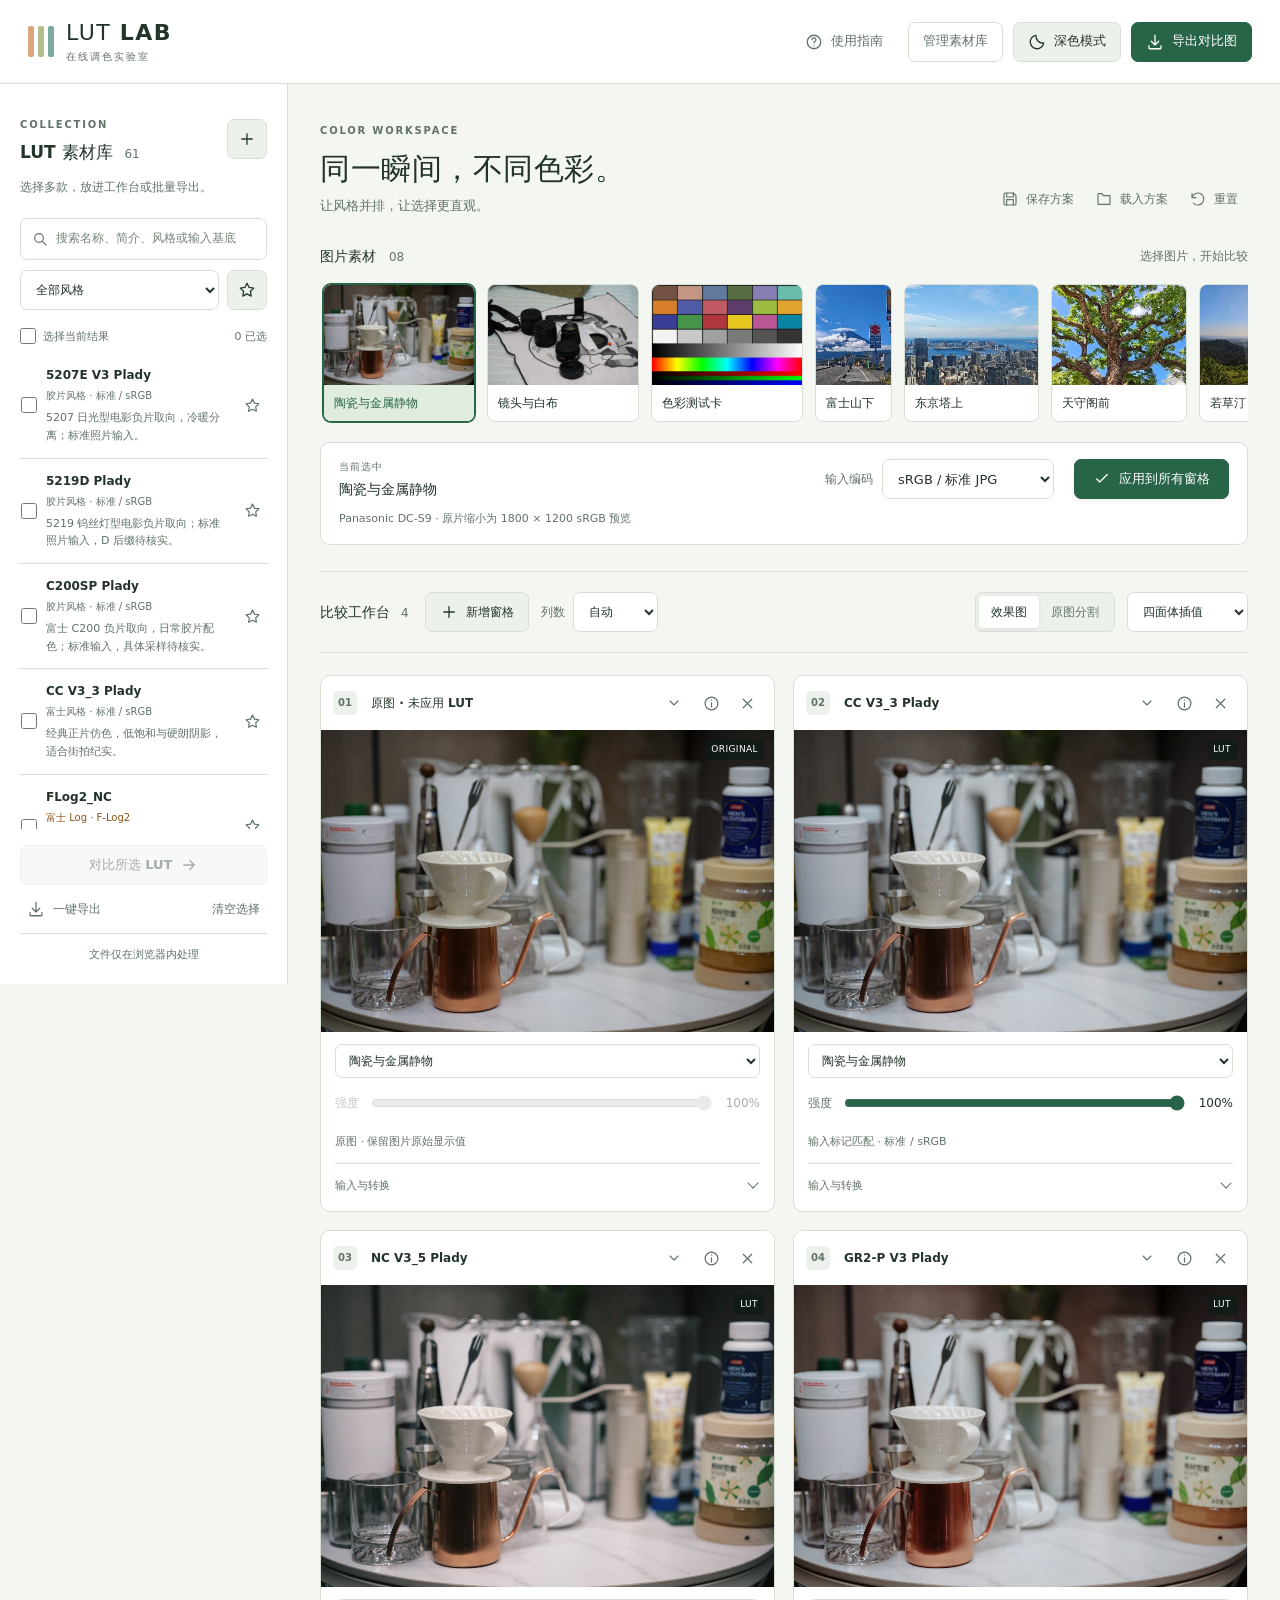
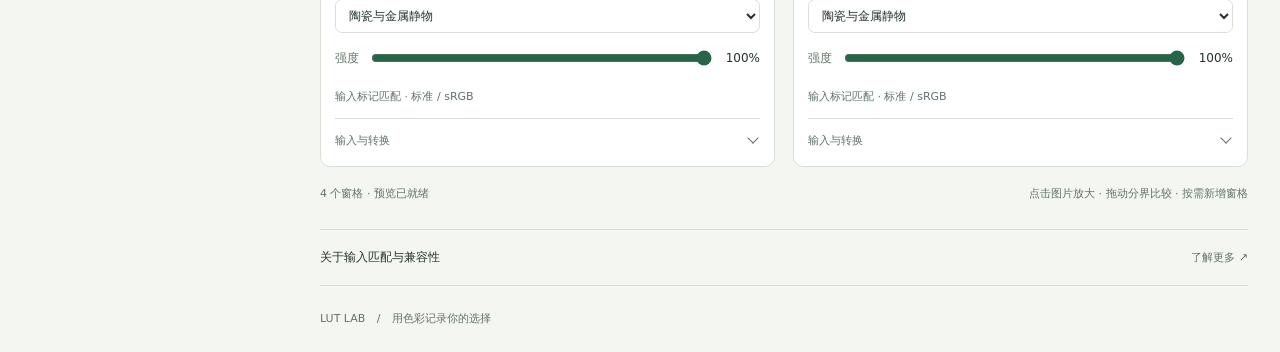
==== commit 23d225d5: "Align image controls and reorder header actions by emphasis" ====
--- a/index.html
+++ b/index.html
@@ -4,14 +4,14 @@
   <meta charset="utf-8"><meta name="viewport" content="width=device-width,initial-scale=1">
   <meta name="description" content="在浏览器中实时比较 LUT。上传照片和 CUBE，自定义多窗格、输入转换与强度，一键导出效果对比图。">
   <meta name="theme-color" content="#151717"><title>LUT LAB · 在线调色实验室</title>
-  <script src="js/theme.js?v=ui-refresh-1"></script><link rel="icon" href="assets/favicon.svg" type="image/svg+xml"><link rel="stylesheet" href="styles.css?v=ui-refresh-1">
+  <script src="js/theme.js?v=ui-refresh-1"></script><link rel="icon" href="assets/favicon.svg" type="image/svg+xml"><link rel="stylesheet" href="styles.css?v=ui-refresh-2">
   <script defer src="assets/catalog.js?v=lut-intros-1"></script><script defer src="js/lut-core.js"></script><script defer src="js/renderer.js"></script><script defer src="js/lut-picker.js?v=ui-refresh-1"></script><script defer src="js/library-tools.js"></script><script defer src="js/public-catalog.js?v=refresh-only-1"></script><script defer src="js/app.js?v=ui-refresh-1"></script>
 </head>
 <body>
   <a class="skip" href="#workspace">跳到比较工作台</a>
   <header class="topbar">
     <a class="brand" href="./" aria-label="LUT LAB 首页"><span class="brand-mark" aria-hidden="true"><i></i><i></i><i></i></span><span>LUT <b>LAB</b><small>在线调色实验室</small></span></a>
-    <div class="top-actions"><button id="themeToggle" class="theme-toggle" type="button" aria-label="切换主题"></button><div class="header-links"><a class="manage-link" href="manage.html">管理素材库</a><button id="helpButton" class="quiet" aria-label="使用指南" title="使用指南"><svg class="ui-icon" width="20" height="20" viewBox="0 0 24 24" fill="none" stroke="currentColor" stroke-width="1.7" stroke-linecap="round" stroke-linejoin="round" aria-hidden="true" focusable="false"><circle cx="12" cy="12" r="9"/><path d="M9.5 9a2.5 2.5 0 1 1 4.7 1.2c-.9 1.1-2.2 1.3-2.2 3M12 17h.01"/></svg><span>使用指南</span></button><button id="exportButton" class="primary"><svg class="ui-icon" width="20" height="20" viewBox="0 0 24 24" fill="none" stroke="currentColor" stroke-width="1.7" stroke-linecap="round" stroke-linejoin="round" aria-hidden="true" focusable="false"><path d="M12 3v13m-5-5 5 5 5-5M4 17v3a1 1 0 0 0 1 1h14a1 1 0 0 0 1-1v-3"/></svg>导出对比图</button></div></div>
+    <div class="top-actions"><button id="helpButton" class="quiet" aria-label="使用指南" title="使用指南"><svg class="ui-icon" width="20" height="20" viewBox="0 0 24 24" fill="none" stroke="currentColor" stroke-width="1.7" stroke-linecap="round" stroke-linejoin="round" aria-hidden="true" focusable="false"><circle cx="12" cy="12" r="9"/><path d="M9.5 9a2.5 2.5 0 1 1 4.7 1.2c-.9 1.1-2.2 1.3-2.2 3M12 17h.01"/></svg><span>使用指南</span></button><div class="header-links"><a class="manage-link" href="manage.html">管理素材库</a><button id="themeToggle" class="theme-toggle" type="button" aria-label="切换主题"></button><button id="exportButton" class="primary"><svg class="ui-icon" width="20" height="20" viewBox="0 0 24 24" fill="none" stroke="currentColor" stroke-width="1.7" stroke-linecap="round" stroke-linejoin="round" aria-hidden="true" focusable="false"><path d="M12 3v13m-5-5 5 5 5-5M4 17v3a1 1 0 0 0 1 1h14a1 1 0 0 0 1-1v-3"/></svg>导出对比图</button></div></div>
   </header>
   <div class="app-shell">
     <aside class="library" aria-label="LUT 素材库">
@@ -28,7 +28,7 @@
       <section class="source-section" aria-label="图片素材">
         <div class="section-line"><h2>图片素材 <span id="imageCount" class="muted">…</span></h2><span class="section-hint">选择图片，开始比较</span></div>
         <div id="imageStrip" class="image-strip"></div>
-        <div class="image-settings"><div class="image-selection"><span class="eyebrow">当前选中</span><strong id="selectedImageName"></strong></div><button id="applyImage" class="apply-image primary"><svg class="ui-icon" width="20" height="20" viewBox="0 0 24 24" fill="none" stroke="currentColor" stroke-width="1.7" stroke-linecap="round" stroke-linejoin="round" aria-hidden="true" focusable="false"><path d="M5 12h14m-6-6 6 6-6 6"/></svg><span>应用到所有窗格</span></button><label class="image-encoding">输入编码 <select id="imageBase" aria-label="选中图片的编码"><option value="STD">sRGB / 标准 JPG</option><option value="VLOG">V-Log / V-Gamut</option><option value="FLOG2">F-Log2 / F-Gamut</option><option value="CNED2">Cinelike D2</option><option value="MONO">MONO / 单色格调</option><option value="UNKNOWN">未知编码</option></select></label><span id="imageInfo" class="image-info"></span></div>
+        <div class="image-settings"><div class="image-selection"><span class="eyebrow">当前选中</span><strong id="selectedImageName"></strong></div><label class="image-encoding">输入编码 <select id="imageBase" aria-label="选中图片的编码"><option value="STD">sRGB / 标准 JPG</option><option value="VLOG">V-Log / V-Gamut</option><option value="FLOG2">F-Log2 / F-Gamut</option><option value="CNED2">Cinelike D2</option><option value="MONO">MONO / 单色格调</option><option value="UNKNOWN">未知编码</option></select></label><button id="applyImage" class="apply-image primary"><svg class="ui-icon" width="20" height="20" viewBox="0 0 24 24" fill="none" stroke="currentColor" stroke-width="1.7" stroke-linecap="round" stroke-linejoin="round" aria-hidden="true" focusable="false"><path d="M5 12h14m-6-6 6 6-6 6"/></svg><span>应用到所有窗格</span></button><span id="imageInfo" class="image-info"></span></div>
       </section>
       <section class="comparison" aria-label="LUT 对比">
         <div class="compare-toolbar"><div class="toolbar-start"><h2>比较工作台 <span id="paneTotal" class="counter">4</span></h2><button id="addPane" class="secondary add-pane"><svg class="ui-icon" width="20" height="20" viewBox="0 0 24 24" fill="none" stroke="currentColor" stroke-width="1.7" stroke-linecap="round" stroke-linejoin="round" aria-hidden="true" focusable="false"><path d="M12 5v14M5 12h14"/></svg>新增窗格</button><label>列数 <select id="columnCount" aria-label="列数"><option value="auto">自动</option><option value="1">1 列</option><option value="2">2 列</option><option value="3">3 列</option><option value="4">4 列</option></select></label></div><div class="toolbar-end"><div class="segmented" aria-label="显示方式"><button id="gridMode" class="active" aria-pressed="true">效果图</button><button id="splitMode" aria-pressed="false">原图分割</button></div><select id="interpolation" aria-label="LUT 插值"><option value="tetrahedral">四面体插值</option><option value="trilinear">三线性插值</option></select></div></div>
--- a/styles.css
+++ b/styles.css
@@ -76,7 +76,7 @@
 .brand-mark i:nth-child(2) { background:#b2bf8c; }
 .brand-mark i:nth-child(3) { background:#7ba99d; }
 .top-actions,.header-links { display:flex; align-items:center; gap:10px; }
-.theme-toggle { background:transparent; color:var(--muted); min-width:108px; }
+.theme-toggle { background:var(--elevated); color:var(--text); min-width:108px; }
 .manage-link { background:transparent; color:var(--muted); }
 .app-shell { display:grid; grid-template-columns:288px minmax(0,1fr); min-height:calc(100vh - 84px); }
 .library { display:flex; flex-direction:column; gap:0; position:sticky; top:0; height:100dvh; min-height:650px; padding:28px 20px 20px; border-right:1px solid var(--line); background:var(--panel); }
@@ -139,9 +139,9 @@
 .image-selection { display:grid; gap:3px; min-width:0; }
 .image-selection .eyebrow { font-size:10px; letter-spacing:1px; }
 .image-selection strong { font-size:14px; font-weight:600; overflow:hidden; text-overflow:ellipsis; white-space:nowrap; }
-.apply-image { min-height:44px; padding:0 18px; font-size:14px; box-shadow:0 2px 5px #0001; }
+.apply-image { height:var(--control); min-height:var(--control); padding:0 18px; font-size:13px; box-shadow:0 2px 5px #0001; }
 .image-encoding { display:flex; align-items:center; gap:9px; font-size:12px; color:var(--muted); }
-.image-encoding select { width:172px; font-size:12px; }
+.image-encoding select { width:172px; height:var(--control); min-height:var(--control); font-size:13px; }
 .image-info { grid-column:1/-1; font-size:11px; line-height:1.65; color:var(--muted); overflow-wrap:anywhere; }
 
 /* Comparison controls and adaptive canvases. */
@@ -287,9 +287,11 @@
   .workspace-heading { align-items:flex-start; flex-direction:column; gap:14px; margin-bottom:24px; }
   .workspace-heading h1 { font-size:27px; }
   .recipe-actions { margin-left:-9px; }
-  .image-settings { grid-template-columns:minmax(110px,1fr) auto; column-gap:14px; }
+  .image-settings { grid-template-columns:minmax(0,1fr) auto; column-gap:14px; }
+  .image-selection { grid-column:1/-1; grid-row:1; }
   .image-encoding { grid-column:1; grid-row:2; }
-  .image-info { grid-column:1/-1; }
+  .apply-image { grid-column:2; grid-row:2; }
+  .image-info { grid-column:1/-1; grid-row:3; }
   .toolbar-start,.toolbar-end { gap:9px; }
   .pane-grid { gap:14px; }
 }
@@ -311,8 +313,8 @@
   .top-actions { display:contents; }
   .theme-toggle { grid-column:2; grid-row:1; width:44px; min-width:44px; padding:0; }
   .header-links { display:grid; grid-column:1/-1; grid-row:2; grid-template-columns:1fr 44px 1.2fr; gap:9px; }
-  .header-links #helpButton { padding:0; }
-  .header-links #helpButton span { display:none; }
+  .top-actions>#helpButton { grid-column:2; grid-row:1; width:44px; padding:0; }
+  .top-actions>#helpButton span { display:none; }
   .header-links button,.manage-link { font-size:13px; }
   .top-actions>.back-link { grid-column:1/-1; grid-row:2; }
   .app-shell { display:flex; flex-direction:column; }
@@ -329,12 +331,12 @@
   .image-pick img { height:104px; }
   .image-pick>span { padding:8px; font-size:12px; }
   .image-add { width:104px; flex-basis:104px; }
-  .image-settings { grid-template-columns:minmax(0,1fr) 172px; gap:13px 12px; padding:15px; }
-  .image-selection { grid-column:1; grid-row:1; }
+  .image-settings { grid-template-columns:minmax(0,1fr) auto; gap:13px 12px; padding:15px; }
+  .image-selection { grid-column:1/-1; grid-row:1; }
   .image-selection strong { font-size:13px; }
-  .apply-image { grid-column:1/-1; grid-row:2; width:100%; min-height:46px; }
-  .image-encoding { display:grid; grid-column:2; grid-row:1; gap:3px; font-size:10px; justify-content:end; }
-  .image-encoding select { width:164px; min-height:34px; padding-block:5px; font-size:12px; }
+  .apply-image { grid-column:2; grid-row:2; align-self:end; padding-inline:12px; }
+  .image-encoding { display:grid; grid-column:1; grid-row:2; gap:3px; font-size:10px; }
+  .image-encoding select { width:100%; padding-block:5px; font-size:13px; }
   .image-info { grid-column:1/-1; grid-row:3; font-size:10px; }
   .source-section { padding-bottom:22px; }
   .compare-toolbar { gap:12px; padding:18px 0; }
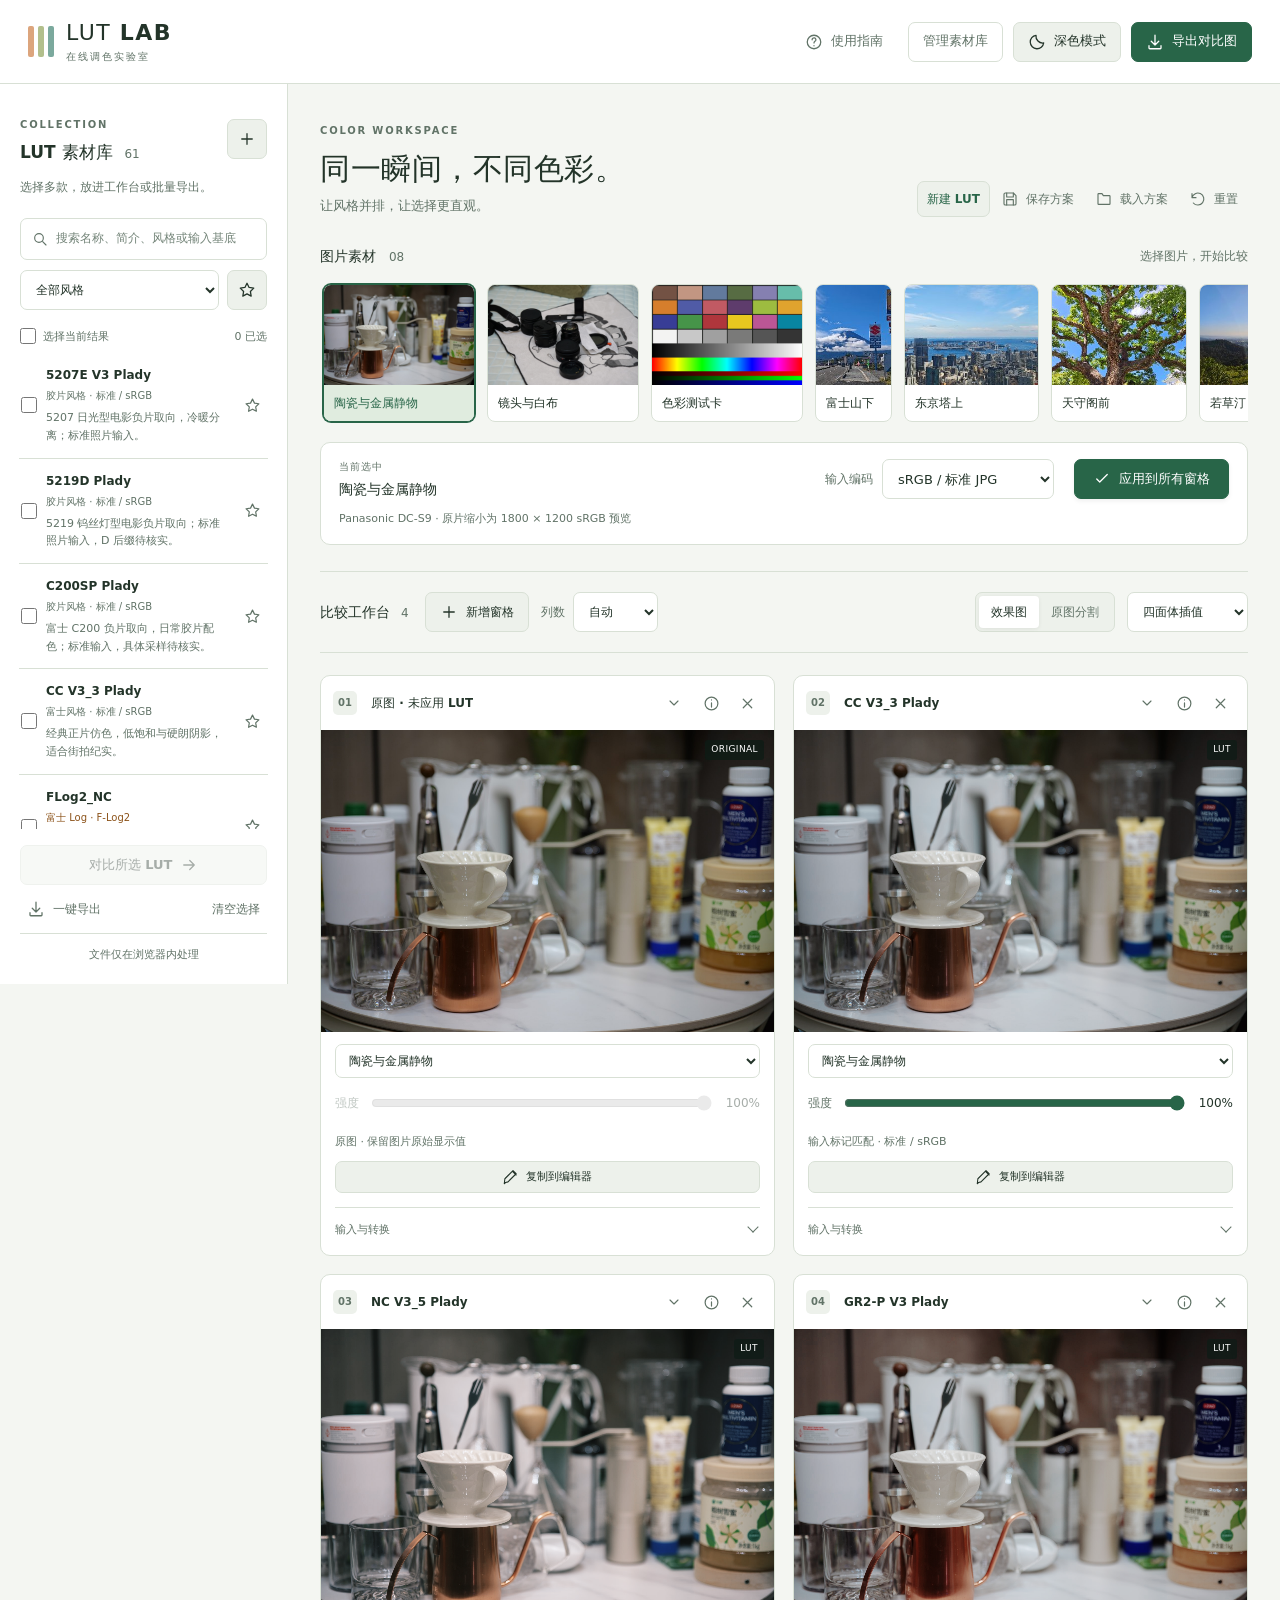
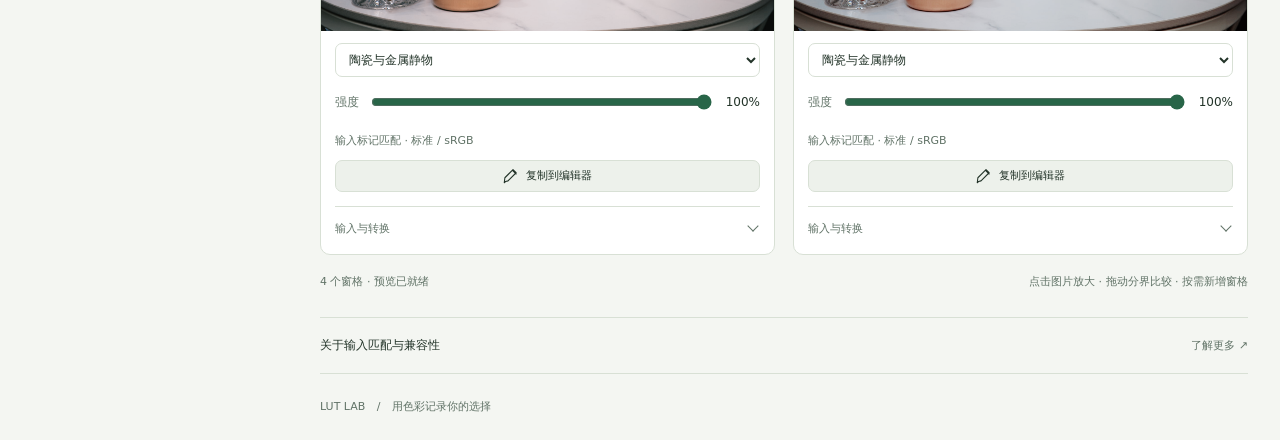
==== commit 6cbbae37: "Add local LUT studio with pane copying, grading projects and Panasonic CUBE export" ====
--- a/index.html
+++ b/index.html
@@ -4,8 +4,8 @@
   <meta charset="utf-8"><meta name="viewport" content="width=device-width,initial-scale=1">
   <meta name="description" content="在浏览器中实时比较 LUT。上传照片和 CUBE，自定义多窗格、输入转换与强度，一键导出效果对比图。">
   <meta name="theme-color" content="#151717"><title>LUT LAB · 在线调色实验室</title>
-  <script src="js/theme.js?v=ui-refresh-1"></script><link rel="icon" href="assets/favicon.svg" type="image/svg+xml"><link rel="stylesheet" href="styles.css?v=ui-refresh-2">
-  <script defer src="assets/catalog.js?v=lut-intros-1"></script><script defer src="js/lut-core.js"></script><script defer src="js/renderer.js"></script><script defer src="js/lut-picker.js?v=ui-refresh-1"></script><script defer src="js/library-tools.js"></script><script defer src="js/public-catalog.js?v=refresh-only-1"></script><script defer src="js/app.js?v=ui-refresh-1"></script>
+  <script src="js/theme.js?v=editor-1"></script><link rel="icon" href="assets/favicon.svg" type="image/svg+xml"><link rel="stylesheet" href="styles.css?v=ui-refresh-2"><link rel="stylesheet" href="editor.css?v=editor-1">
+  <script defer src="assets/catalog.js?v=lut-intros-1"></script><script defer src="js/lut-core.js"></script><script defer src="js/lut-edit-core.js?v=editor-1"></script><script defer src="js/renderer.js"></script><script defer src="js/lut-picker.js?v=ui-refresh-1"></script><script defer src="js/library-tools.js"></script><script defer src="js/public-catalog.js?v=refresh-only-1"></script><script defer src="js/editor-store.js?v=editor-1"></script><script defer src="js/lut-editor.js?v=editor-1"></script><script defer src="js/app.js?v=editor-1"></script>
 </head>
 <body>
   <a class="skip" href="#workspace">跳到比较工作台</a>
@@ -24,7 +24,7 @@
       <div class="library-bottom"><button id="compareSelected" class="secondary wide">对比所选 LUT <svg class="ui-icon" width="20" height="20" viewBox="0 0 24 24" fill="none" stroke="currentColor" stroke-width="1.7" stroke-linecap="round" stroke-linejoin="round" aria-hidden="true" focusable="false"><path d="M5 12h14m-6-6 6 6-6 6"/></svg></button><div class="mini-actions"><button id="quickExport" class="quiet"><svg class="ui-icon" width="20" height="20" viewBox="0 0 24 24" fill="none" stroke="currentColor" stroke-width="1.7" stroke-linecap="round" stroke-linejoin="round" aria-hidden="true" focusable="false"><path d="M12 3v13m-5-5 5 5 5-5M4 17v3a1 1 0 0 0 1 1h14a1 1 0 0 0 1-1v-3"/></svg>一键导出</button><button id="clearSelection" class="quiet">清空选择</button></div><p class="privacy">文件仅在浏览器内处理</p></div>
     </aside>
     <main id="workspace" class="workspace" tabindex="-1">
-      <div class="workspace-heading"><div><span class="eyebrow">COLOR WORKSPACE</span><h1>同一瞬间，不同色彩。</h1><p>让风格并排，让选择更直观。</p></div><div class="recipe-actions"><button id="saveRecipe" class="quiet"><svg class="ui-icon" width="20" height="20" viewBox="0 0 24 24" fill="none" stroke="currentColor" stroke-width="1.7" stroke-linecap="round" stroke-linejoin="round" aria-hidden="true" focusable="false"><path d="M19 21H5a2 2 0 0 1-2-2V5a2 2 0 0 1 2-2h12l4 4v12a2 2 0 0 1-2 2Z"/><path d="M7 3v6h10V3M7 21v-8h10v8"/></svg>保存方案</button><button id="loadRecipe" class="quiet"><svg class="ui-icon" width="20" height="20" viewBox="0 0 24 24" fill="none" stroke="currentColor" stroke-width="1.7" stroke-linecap="round" stroke-linejoin="round" aria-hidden="true" focusable="false"><path d="M3 7V5a1 1 0 0 1 1-1h5l2 3h9a1 1 0 0 1 1 1v11a1 1 0 0 1-1 1H4a1 1 0 0 1-1-1Z"/></svg>载入方案</button><button id="resetButton" class="quiet"><svg class="ui-icon" width="20" height="20" viewBox="0 0 24 24" fill="none" stroke="currentColor" stroke-width="1.7" stroke-linecap="round" stroke-linejoin="round" aria-hidden="true" focusable="false"><path d="M3 10a9 9 0 1 1 2 8M3 4v6h6"/></svg>重置</button></div></div>
+      <div class="workspace-heading"><div><span class="eyebrow">COLOR WORKSPACE</span><h1>同一瞬间，不同色彩。</h1><p>让风格并排，让选择更直观。</p></div><div class="recipe-actions"><button id="newLutButton" class="secondary">新建 LUT</button><button id="saveRecipe" class="quiet"><svg class="ui-icon" width="20" height="20" viewBox="0 0 24 24" fill="none" stroke="currentColor" stroke-width="1.7" stroke-linecap="round" stroke-linejoin="round" aria-hidden="true" focusable="false"><path d="M19 21H5a2 2 0 0 1-2-2V5a2 2 0 0 1 2-2h12l4 4v12a2 2 0 0 1-2 2Z"/><path d="M7 3v6h10V3M7 21v-8h10v8"/></svg>保存方案</button><button id="loadRecipe" class="quiet"><svg class="ui-icon" width="20" height="20" viewBox="0 0 24 24" fill="none" stroke="currentColor" stroke-width="1.7" stroke-linecap="round" stroke-linejoin="round" aria-hidden="true" focusable="false"><path d="M3 7V5a1 1 0 0 1 1-1h5l2 3h9a1 1 0 0 1 1 1v11a1 1 0 0 1-1 1H4a1 1 0 0 1-1-1Z"/></svg>载入方案</button><button id="resetButton" class="quiet"><svg class="ui-icon" width="20" height="20" viewBox="0 0 24 24" fill="none" stroke="currentColor" stroke-width="1.7" stroke-linecap="round" stroke-linejoin="round" aria-hidden="true" focusable="false"><path d="M3 10a9 9 0 1 1 2 8M3 4v6h6"/></svg>重置</button></div></div>
       <section class="source-section" aria-label="图片素材">
         <div class="section-line"><h2>图片素材 <span id="imageCount" class="muted">…</span></h2><span class="section-hint">选择图片，开始比较</span></div>
         <div id="imageStrip" class="image-strip"></div>
@@ -42,7 +42,7 @@
   <input id="lutInput" type="file" accept=".cube" multiple hidden><input id="imageInput" type="file" accept="image/jpeg,image/png,image/webp,image/avif" multiple hidden><input id="recipeInput" type="file" accept=".json" hidden>
   <dialog id="exportDialog" class="modal"><form id="exportForm"><div class="modal-head"><div><span class="eyebrow">CONTACT SHEET</span><h2>把对比带走。</h2></div><button type="button" class="icon-btn" data-close aria-label="关闭"><svg class="ui-icon" width="20" height="20" viewBox="0 0 24 24" fill="none" stroke="currentColor" stroke-width="1.7" stroke-linecap="round" stroke-linejoin="round" aria-hidden="true" focusable="false"><path d="m6 6 12 12M18 6 6 18"/></svg></button></div><p class="muted">导出一张带名称和参数的效果总览，保留完整构图。</p><div class="form-grid"><label>导出内容<select id="exportSource"><option value="panes">当前窗格 · 保留各自参数与图片</option><option value="selection">所选 LUT × 所选示例 / 上传图片</option></select></label><label>格式<select id="exportFormat"><option value="image/png">PNG · 无损</option><option value="image/jpeg">JPEG · 体积更小</option></select></label><label>每格图片宽度<select id="exportWidth"><option value="640">640 px</option><option value="1000" selected>1000 px</option><option value="1600">1600 px</option></select></label><label>排列列数<select id="exportColumns"><option>2</option><option selected>3</option><option>4</option></select></label></div><div id="exportImagePicker" class="export-image-picker" hidden><span class="small muted">选择导出的图片（可多选）</span><div id="exportImages"></div><p class="small muted">所选 LUT 使用 100% 强度、自动匹配输入（已确认的 F-Log2 会自动转换标准图片）；如需自定义参数，请从当前窗格导出。</p></div><div class="check-row"><label><input id="exportOriginal" type="checkbox" checked> 包含对应原图</label><label><input id="exportDark" type="checkbox" checked> 深色背景</label></div><p id="exportEstimate" class="small muted"></p><p id="exportProgress" class="small" aria-live="polite"></p><button id="exportSubmit" class="primary wide" type="submit">生成并下载对比图 ↗</button></form></dialog>
   <dialog id="detailDialog" class="modal"><div class="modal-head"><h2 id="detailName"></h2><button class="icon-btn" data-close aria-label="关闭"><svg class="ui-icon" width="20" height="20" viewBox="0 0 24 24" fill="none" stroke="currentColor" stroke-width="1.7" stroke-linecap="round" stroke-linejoin="round" aria-hidden="true" focusable="false"><path d="m6 6 12 12M18 6 6 18"/></svg></button></div><div id="detailContent" class="detail-content"></div></dialog>
-  <dialog id="helpDialog" class="modal"><div class="modal-head"><h2>从一张照片开始。</h2><button class="icon-btn" data-close aria-label="关闭"><svg class="ui-icon" width="20" height="20" viewBox="0 0 24 24" fill="none" stroke="currentColor" stroke-width="1.7" stroke-linecap="round" stroke-linejoin="round" aria-hidden="true" focusable="false"><path d="m6 6 12 12M18 6 6 18"/></svg></button></div><ol class="help-steps"><li><b>选图片。</b>点击素材缩略图，再点「应用到所有窗格」。也可以在单个窗格中选择不同图片。</li><li><b>挑 LUT。</b>点击窗格中的 LUT 菜单，可搜索名称；或在素材库勾选多款后点「对比所选 LUT」。点「新增窗格」继续添加，点窗格右上角 × 移除。</li><li><b>看变化。</b>调整强度、切换分割视图；打开「输入与转换」设置前置编码或转换 LUT。自动匹配会为普通图片转换已验证的 F-Log2 LUT 输入，F-Log2 原片直接输入。</li><li><b>导出。</b>素材库有勾选时，「一键导出」下载所选 LUT 在当前图片上的总览（100% 强度、自动匹配输入）；没有勾选时导出当前窗格参数。「导出对比图」可自定义内容、图片、尺寸和格式。</li><li><b>留方案。</b>保存 / 载入 JSON 参数方案。自上传图片和 LUT 只在本次页面会话中保留，刷新后需重新上传；方案按文件名重新匹配它们。</li></ol><p class="muted small">支持浏览器可解码的 JPG、PNG、WebP、AVIF 和标准 .cube；RAW / HEIC 请先转成 PNG / JPG。最大 LUT 70 MB，图片 40 MB；显示预览保留完整构图。导出按选择的每格宽度处理，最大整张 32 MP。</p></dialog>
+  <dialog id="helpDialog" class="modal"><div class="modal-head"><h2>从一张照片开始。</h2><button class="icon-btn" data-close aria-label="关闭"><svg class="ui-icon" width="20" height="20" viewBox="0 0 24 24" fill="none" stroke="currentColor" stroke-width="1.7" stroke-linecap="round" stroke-linejoin="round" aria-hidden="true" focusable="false"><path d="m6 6 12 12M18 6 6 18"/></svg></button></div><ol class="help-steps"><li><b>选图片。</b>点击素材缩略图，再点「应用到所有窗格」。也可以在单个窗格中选择不同图片。</li><li><b>挑 LUT。</b>点击窗格中的 LUT 菜单，可搜索名称；或在素材库勾选多款后点「对比所选 LUT」。点「新增窗格」继续添加，点窗格右上角 × 移除。</li><li><b>做自己的 LUT。</b>点「新建 LUT」从初始基底开始，或点窗格中的「复制到编辑器」继续微调；保存后会加入本机 LUT 列表与工作台对比。工程可下载备份，也能导出松下机身使用的 CUBE。</li><li><b>看变化。</b>调整强度、切换分割视图；打开「输入与转换」设置前置编码或转换 LUT。自动匹配会为普通图片转换已验证的 F-Log2 LUT 输入，F-Log2 原片直接输入。</li><li><b>导出。</b>素材库有勾选时，「一键导出」下载所选 LUT 在当前图片上的总览（100% 强度、自动匹配输入）；没有勾选时导出当前窗格参数。「导出对比图」可自定义内容、图片、尺寸和格式。</li><li><b>留方案。</b>保存 / 载入 JSON 参数方案。临时上传的图片和 LUT 刷新后需重新上传；编辑器保存的工程会保留在本机，建议同时下载工程备份；方案按文件名重新匹配它们。</li></ol><p class="muted small">支持浏览器可解码的 JPG、PNG、WebP、AVIF 和标准 .cube；RAW / HEIC 请先转成 PNG / JPG。最大 LUT 70 MB，图片 40 MB；显示预览保留完整构图。导出按选择的每格宽度处理，最大整张 32 MP。</p></dialog>
   <dialog id="zoomDialog" class="zoom-modal"><div class="zoom-header"><div><h2 id="zoomTitle"></h2><span id="zoomInfo" class="small muted"></span></div><div class="zoom-actions"><label>缩放 <input id="zoomScale" type="range" min="100" max="300" value="100" aria-label="放大比例"><output id="zoomScaleValue">100%</output></label><button class="icon-btn" data-close aria-label="关闭放大预览"><svg class="ui-icon" width="20" height="20" viewBox="0 0 24 24" fill="none" stroke="currentColor" stroke-width="1.7" stroke-linecap="round" stroke-linejoin="round" aria-hidden="true" focusable="false"><path d="m6 6 12 12M18 6 6 18"/></svg></button></div></div><div id="zoomViewport" class="zoom-viewport"><canvas id="zoomCanvas"></canvas></div><label class="zoom-split">原图 ← 分界 → 效果<input id="zoomSplit" type="range" min="0" max="100" value="50" aria-label="放大预览分割位置"></label></dialog>
   <div id="toast" class="toast" role="status" aria-live="polite" hidden></div>
   <div id="dropOverlay" class="drop-overlay" hidden><div><span aria-hidden="true"><svg class="ui-icon" width="20" height="20" viewBox="0 0 24 24" fill="none" stroke="currentColor" stroke-width="1.7" stroke-linecap="round" stroke-linejoin="round" aria-hidden="true" focusable="false"><path d="M12 5v14M5 12h14"/></svg></span><h2>把素材放进实验室</h2><p>图片与 .cube 可同时拖入</p></div></div>
@@ -52,3 +52,4 @@
 
 
 
+
--- a/editor.css
+++ b/editor.css
@@ -0,0 +1,5 @@
+.editor-dialog{width:min(1520px,calc(100vw - 32px));max-width:none;height:min(950px,94dvh);max-height:94dvh;padding:0;overflow:hidden;border-radius:14px}.editor-shell{height:100%;display:flex;flex-direction:column;min-height:0}.editor-top{display:flex;align-items:center;justify-content:space-between;gap:16px;padding:18px 22px;border-bottom:1px solid var(--line);flex-shrink:0}.editor-title h2{font-size:20px;margin-top:3px}.editor-top-actions{display:flex;gap:8px;align-items:center}.editor-layout{display:grid;grid-template-columns:minmax(0,1fr) 390px;flex:1;min-height:0}.editor-view{padding:20px 22px;display:flex;flex-direction:column;min-height:0;overflow:auto;gap:14px;background:var(--bg)}.editor-preview-tools{display:flex;align-items:center;justify-content:space-between;gap:10px;flex-wrap:wrap}.editor-preview-tools label{display:flex;align-items:center;gap:7px;font-size:12px;color:var(--muted)}.editor-preview-tools select{max-width:230px;font-size:12px;min-height:36px}.editor-stage{position:relative;flex:1;min-height:200px;max-height:58vh;background:var(--stage);border:1px solid var(--line);border-radius:9px;overflow:hidden}.editor-stage canvas{position:absolute;inset:0;width:100%;height:100%;object-fit:contain}.editor-stage .editor-effect{clip-path:inset(0 0 0 50%)}.editor-split-line{position:absolute;top:0;bottom:0;left:50%;width:1px;background:#fff;box-shadow:0 0 3px #000;pointer-events:none}.editor-stage .stage-badge{z-index:2}.editor-stage .original-badge{display:block}.editor-stage .editor-split-input{position:absolute;inset:0;width:100%;height:100%;opacity:0;margin:0;cursor:ew-resize;touch-action:pan-y;z-index:3}.editor-preview-bottom{display:flex;gap:12px;align-items:center;justify-content:space-between;flex-wrap:wrap}.editor-preview-bottom label{display:flex;gap:8px;align-items:center;font-size:12px;color:var(--muted)}.editor-status{font-size:12px;color:var(--muted);min-height:20px;line-height:1.6}.editor-status.error,.editor-input-warning{color:var(--amber)}.editor-input-warning{font-size:12px;line-height:1.7}.editor-source-note{font-size:12px;color:var(--muted);line-height:1.7;overflow-wrap:anywhere}.editor-scopes{display:grid;grid-template-columns:1fr auto;gap:10px;align-items:center;border:1px solid var(--line);padding:12px;border-radius:8px;background:var(--panel)}.editor-scopes canvas{width:100%;height:65px}.editor-scopes p{font-size:10px;max-width:150px;color:var(--muted);line-height:1.7}.editor-controls{overflow:auto;min-height:0;border-left:1px solid var(--line);padding:0 18px 24px;background:var(--panel);scrollbar-width:thin;scrollbar-color:var(--line) transparent}.editor-meta{display:grid;gap:12px;padding:18px 0;border-bottom:1px solid var(--line)}.editor-meta label{display:grid;gap:5px;font-size:12px;color:var(--muted)}.editor-meta input,.editor-meta select,.editor-meta textarea{width:100%;font-size:12px}.editor-meta textarea{resize:vertical;min-height:55px}.editor-meta-pair{display:grid;grid-template-columns:1fr 1fr;gap:10px}.editor-control-group{padding:16px 0;border-bottom:1px solid var(--line)}.editor-control-group>summary{display:flex;justify-content:space-between;align-items:center;font-weight:600;font-size:13px}.editor-control-group>summary::after{content:'';width:6px;height:6px;border-right:1.5px solid var(--muted);border-bottom:1.5px solid var(--muted);transform:rotate(45deg);margin-right:3px}.editor-control-group[open]>summary::after{transform:rotate(225deg);margin-top:5px}.editor-group-body{display:grid;gap:13px;margin-top:16px}.editor-range{display:grid;grid-template-columns:minmax(0,1fr) 66px;gap:5px 12px;align-items:center;font-size:12px;color:var(--muted)}.editor-range label{grid-column:1;grid-row:1;cursor:pointer}.editor-range input[type=number]{grid-column:2;grid-row:1/3;width:66px;min-height:32px;padding:5px 6px;text-align:center;font-size:12px}.editor-range input[type=range]{grid-column:1;grid-row:2;width:100%;margin:0}.editor-group-reset{justify-self:start;min-height:30px;font-size:11px;padding:0 8px}.editor-tabs{display:flex;gap:5px;flex-wrap:wrap}.editor-tabs button{min-height:30px;padding:0 9px;font-size:11px}.editor-tabs button[aria-pressed=true]{color:var(--accent);border-color:var(--accent);background:var(--accent-soft)}.editor-curve{width:100%;height:220px;touch-action:none;background:var(--field);border:1px solid var(--line);border-radius:8px;cursor:crosshair}.editor-curve-help{font-size:11px!important;color:var(--muted);line-height:1.7!important}.editor-curve-points{display:grid;grid-template-columns:1fr 1fr 34px;gap:6px}.editor-curve-points label{display:grid;gap:4px;font-size:11px;color:var(--muted)}.editor-curve-points input{width:100%;min-height:32px;padding:5px 7px;font-size:12px}.editor-curve-points button{min-height:32px;width:32px;padding:0;align-self:end}.editor-hsl-tabs button{width:30px;padding:0;background:var(--swatch);border:2px solid transparent;border-radius:50%;min-height:30px}.editor-hsl-tabs button[aria-pressed=true]{background:var(--swatch);border-color:var(--text);box-shadow:0 0 0 2px var(--panel) inset}.editor-primary-grid,.editor-mixer-grid{display:grid;grid-template-columns:44px repeat(3,minmax(0,1fr));gap:6px;align-items:center;font-size:11px;color:var(--muted)}.editor-primary-grid input,.editor-mixer-grid input{width:100%;min-height:32px;font-size:12px;padding:5px}.editor-primary-grid span,.editor-mixer-grid span{text-align:center}.editor-wheel{width:110px;height:110px;border-radius:50%;margin:auto;position:relative;background:radial-gradient(circle,#fff,transparent 70%),conic-gradient(#f05050,#eaca45,#4ab762,#42b6b0,#4e71d5,#a15bd0,#f05050);touch-action:none;cursor:crosshair}.editor-wheel::after{content:'';position:absolute;width:9px;height:9px;border:2px solid #fff;border-radius:50%;box-shadow:0 0 0 1px #22352c;left:calc(var(--wheel-x,50%));top:calc(var(--wheel-y,50%));transform:translate(-50%,-50%);pointer-events:none}.editor-footer{display:flex;justify-content:space-between;align-items:center;gap:12px;padding:12px 22px;border-top:1px solid var(--line);background:var(--panel);flex-shrink:0}.editor-footer p{font-size:11px;color:var(--muted)}.editor-footer-actions{display:flex;gap:8px;align-items:center;flex-wrap:wrap}.editor-footer button{font-size:12px}.editor-download-details{font-size:11px;color:var(--muted);line-height:1.8}.editor-download-details p{font-size:11px;line-height:1.8}.editor-download-details a{display:inline}.editor-small-actions{display:flex;gap:6px;flex-wrap:wrap}.editor-small-actions button{font-size:11px;min-height:32px;padding:0 9px}.pane-edit{min-height:32px;width:100%;font-size:11px;margin:4px 0 8px;background:var(--elevated)}.pane-edit .ui-icon{width:15px;height:15px;flex-basis:15px}#newLutButton{color:var(--accent)}.editor-new-row{display:flex;align-items:center;gap:8px;flex-wrap:wrap}.editor-new-row select{flex:1;min-width:130px;max-width:210px;font-size:12px}.editor-upload{font-size:12px}.editor-before-active .editor-effect,.editor-before-active .editor-split-line{visibility:hidden}.editor-dirty-dot{color:var(--amber);font-size:12px;margin-left:5px}.editor-saving-note{font-size:11px;color:var(--muted)}
+@media(max-width:1100px){.editor-layout{grid-template-columns:minmax(0,1fr) 340px}.editor-view{padding:16px}.editor-top{padding:14px 16px}.editor-footer{padding:12px 16px}.editor-scopes{grid-template-columns:1fr}.editor-scopes p{max-width:none}.editor-footer>p{display:none}.editor-top-actions button{font-size:12px}.editor-top-actions .ui-icon{width:16px;height:16px}}
+@media(max-width:760px){.editor-dialog{width:100vw;height:100dvh;max-height:100dvh;border:0;border-radius:0;margin:0}.editor-top{padding:12px 15px;gap:10px}.editor-title h2{font-size:17px}.editor-top-actions{gap:4px}.editor-top-actions button{min-width:34px;min-height:36px;padding:0 8px}.editor-top-actions button span{display:none}.editor-layout{display:block;overflow:auto}.editor-view{overflow:visible;padding:15px;gap:12px;min-height:420px}.editor-stage{height:min(47vh,450px);flex:none;min-height:190px}.editor-controls{overflow:visible;border-left:0;border-top:1px solid var(--line);padding:0 18px 24px}.editor-meta input,.editor-meta select,.editor-meta textarea,.editor-range input[type=number],.editor-curve-points input,.editor-primary-grid input,.editor-mixer-grid input{font-size:16px}.editor-footer{padding:10px 12px}.editor-footer-actions{display:grid;grid-template-columns:1fr 1fr;width:100%;gap:8px}.editor-footer-actions button{min-height:42px;font-size:12px;padding:0 10px}.editor-footer-actions .primary{grid-column:1/-1;grid-row:1}.editor-scopes{grid-template-columns:1fr auto}.editor-source-note,.editor-input-warning{font-size:11px}.editor-scopes p{max-width:130px}.editor-preview-tools select{max-width:220px}.editor-small-actions button{min-height:36px}.recipe-actions{flex-wrap:wrap}#newLutButton{border:1px solid var(--line);background:var(--panel)}}
+
+.editor-strength{width:min(300px,100%);flex:1;min-width:180px}.editor-strength .editor-range{grid-template-columns:minmax(0,1fr) 60px}
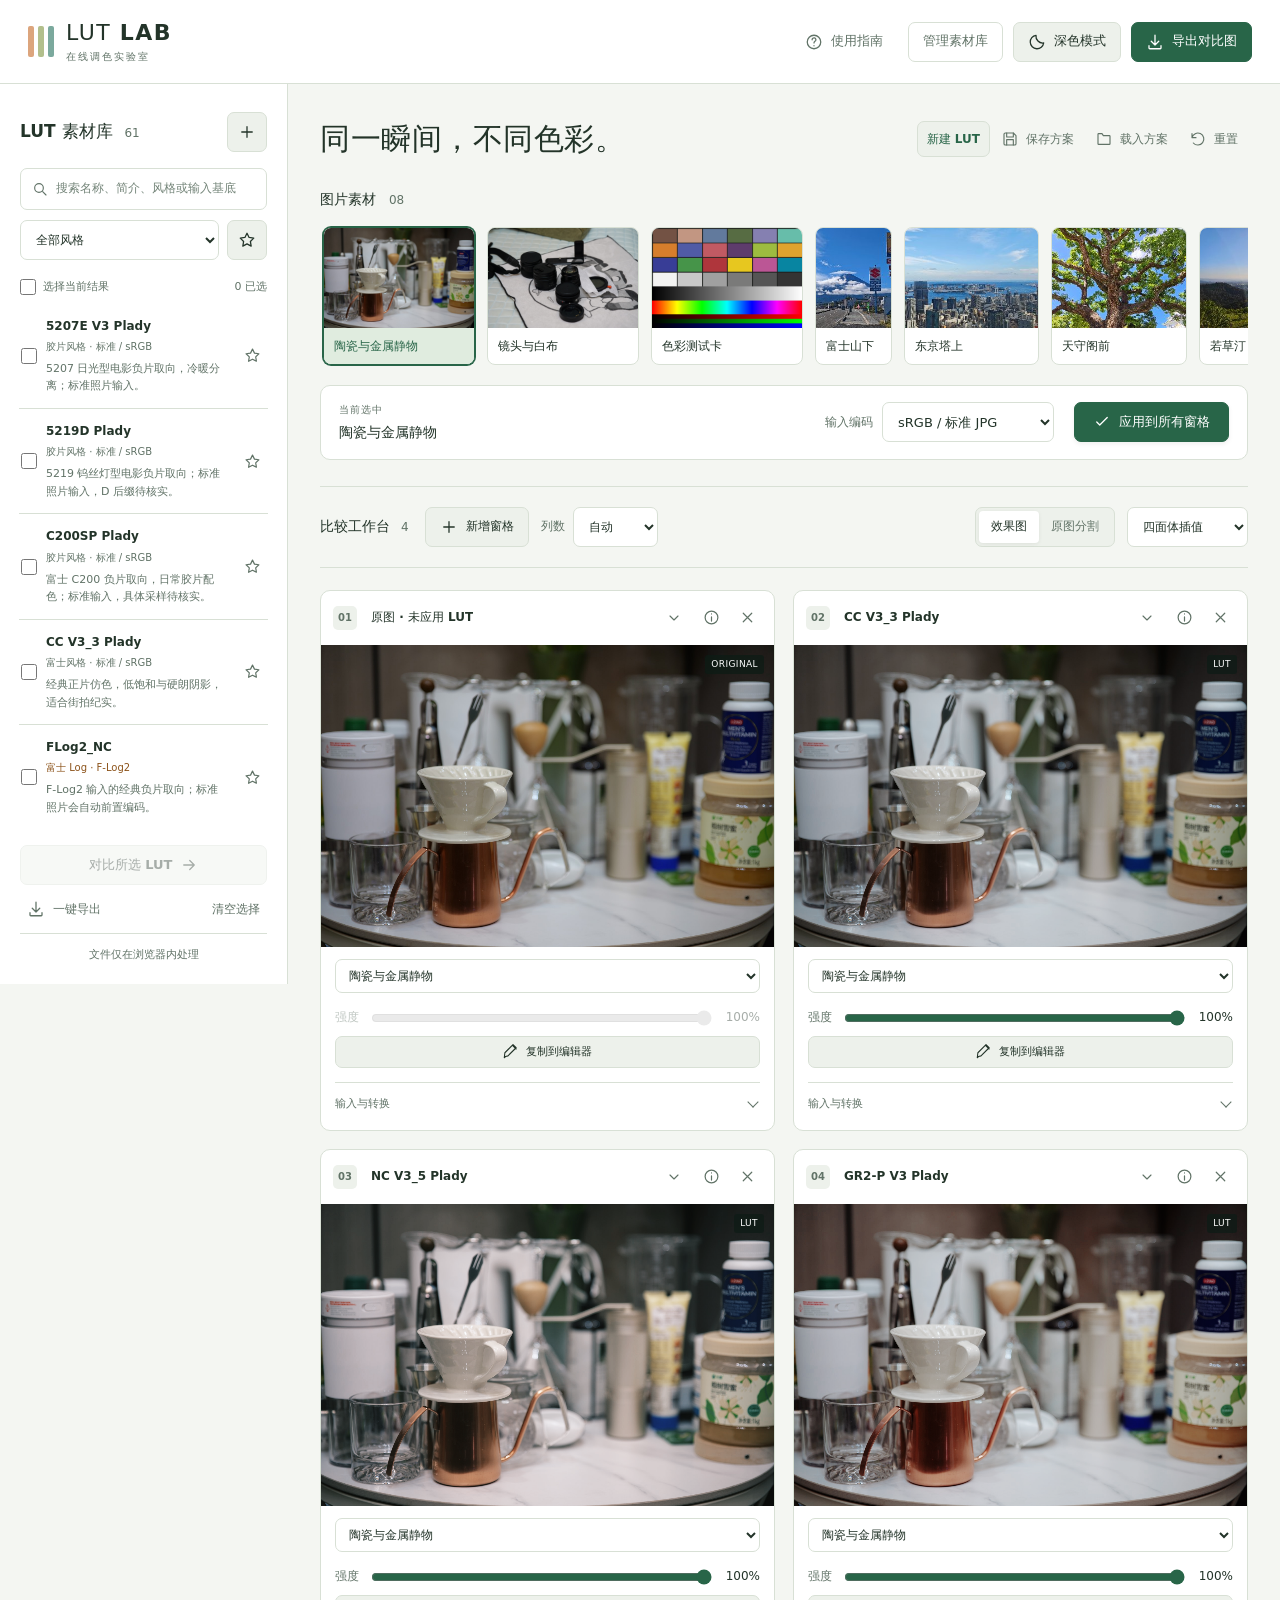
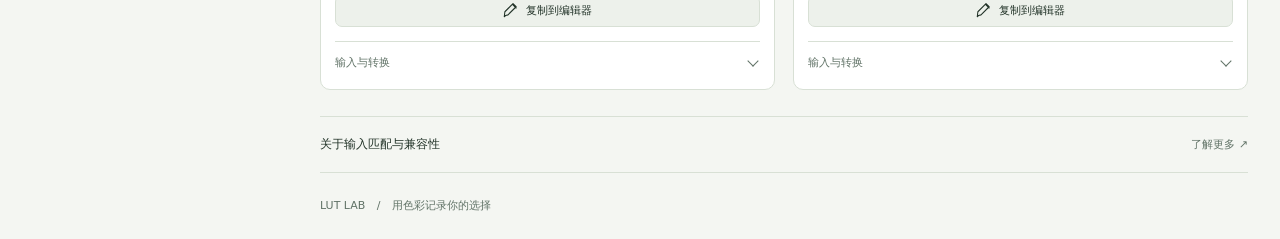
==== commit 6f52729f: "Simplify workspace copy and remove idle status clutter" ====
--- a/index.html
+++ b/index.html
@@ -4,8 +4,8 @@
   <meta charset="utf-8"><meta name="viewport" content="width=device-width,initial-scale=1">
   <meta name="description" content="在浏览器中实时比较 LUT。上传照片和 CUBE，自定义多窗格、输入转换与强度，一键导出效果对比图。">
   <meta name="theme-color" content="#151717"><title>LUT LAB · 在线调色实验室</title>
-  <script src="js/theme.js?v=editor-1"></script><link rel="icon" href="assets/favicon.svg" type="image/svg+xml"><link rel="stylesheet" href="styles.css?v=ui-refresh-2"><link rel="stylesheet" href="editor.css?v=editor-1">
-  <script defer src="assets/catalog.js?v=lut-intros-1"></script><script defer src="js/lut-core.js"></script><script defer src="js/lut-edit-core.js?v=editor-1"></script><script defer src="js/renderer.js"></script><script defer src="js/lut-picker.js?v=ui-refresh-1"></script><script defer src="js/library-tools.js"></script><script defer src="js/public-catalog.js?v=refresh-only-1"></script><script defer src="js/editor-store.js?v=editor-1"></script><script defer src="js/lut-editor.js?v=editor-1"></script><script defer src="js/app.js?v=editor-1"></script>
+  <script src="js/theme.js?v=editor-1"></script><link rel="icon" href="assets/favicon.svg" type="image/svg+xml"><link rel="stylesheet" href="styles.css?v=ui-cleanup-1"><link rel="stylesheet" href="editor.css?v=editor-1">
+  <script defer src="assets/catalog.js?v=lut-intros-1"></script><script defer src="js/lut-core.js"></script><script defer src="js/lut-edit-core.js?v=editor-1"></script><script defer src="js/renderer.js"></script><script defer src="js/lut-picker.js?v=ui-refresh-1"></script><script defer src="js/library-tools.js"></script><script defer src="js/public-catalog.js?v=refresh-only-1"></script><script defer src="js/editor-store.js?v=editor-1"></script><script defer src="js/lut-editor.js?v=editor-1"></script><script defer src="js/app.js?v=ui-cleanup-1"></script>
 </head>
 <body>
   <a class="skip" href="#workspace">跳到比较工作台</a>
@@ -15,8 +15,7 @@
   </header>
   <div class="app-shell">
     <aside class="library" aria-label="LUT 素材库">
-      <div class="library-heading"><div><span class="eyebrow">COLLECTION</span><h2>LUT 素材库 <span id="libraryCount" class="counter">…</span></h2></div><button id="uploadLutButton" class="icon-btn" title="上传 CUBE LUT" aria-label="上传 CUBE LUT"><svg class="ui-icon" width="20" height="20" viewBox="0 0 24 24" fill="none" stroke="currentColor" stroke-width="1.7" stroke-linecap="round" stroke-linejoin="round" aria-hidden="true" focusable="false"><path d="M12 5v14M5 12h14"/></svg></button></div>
-      <p class="muted small">选择多款，放进工作台或批量导出。</p>
+      <div class="library-heading"><div><h2>LUT 素材库 <span id="libraryCount" class="counter">…</span></h2></div><button id="uploadLutButton" class="icon-btn" title="上传 CUBE LUT" aria-label="上传 CUBE LUT"><svg class="ui-icon" width="20" height="20" viewBox="0 0 24 24" fill="none" stroke="currentColor" stroke-width="1.7" stroke-linecap="round" stroke-linejoin="round" aria-hidden="true" focusable="false"><path d="M12 5v14M5 12h14"/></svg></button></div>
       <label class="search-box"><svg class="ui-icon" width="20" height="20" viewBox="0 0 24 24" fill="none" stroke="currentColor" stroke-width="1.7" stroke-linecap="round" stroke-linejoin="round" aria-hidden="true" focusable="false"><circle cx="10.5" cy="10.5" r="6.5"/><path d="m16 16 5 5"/></svg><input id="lutSearch" type="search" placeholder="搜索名称、简介、风格或输入基底" aria-label="搜索 LUT"></label>
       <div class="filters"><select id="categoryFilter" aria-label="风格分类"><option value="">全部风格</option></select><button id="favoritesFilter" class="icon-btn" aria-label="仅显示收藏" aria-pressed="false" title="仅显示收藏"><svg class="ui-icon" width="20" height="20" viewBox="0 0 24 24" fill="none" stroke="currentColor" stroke-width="1.7" stroke-linecap="round" stroke-linejoin="round" aria-hidden="true" focusable="false"><path d="m12 3 2.78 5.63 6.22.9-4.5 4.39 1.06 6.2L12 17.2l-5.56 2.92 1.06-6.2L3 9.53l6.22-.9Z"/></svg></button></div>
       <div class="selection-line"><label><input id="selectVisible" type="checkbox"> 选择当前结果</label><span id="selectedCount">0 已选</span></div>
@@ -24,16 +23,16 @@
       <div class="library-bottom"><button id="compareSelected" class="secondary wide">对比所选 LUT <svg class="ui-icon" width="20" height="20" viewBox="0 0 24 24" fill="none" stroke="currentColor" stroke-width="1.7" stroke-linecap="round" stroke-linejoin="round" aria-hidden="true" focusable="false"><path d="M5 12h14m-6-6 6 6-6 6"/></svg></button><div class="mini-actions"><button id="quickExport" class="quiet"><svg class="ui-icon" width="20" height="20" viewBox="0 0 24 24" fill="none" stroke="currentColor" stroke-width="1.7" stroke-linecap="round" stroke-linejoin="round" aria-hidden="true" focusable="false"><path d="M12 3v13m-5-5 5 5 5-5M4 17v3a1 1 0 0 0 1 1h14a1 1 0 0 0 1-1v-3"/></svg>一键导出</button><button id="clearSelection" class="quiet">清空选择</button></div><p class="privacy">文件仅在浏览器内处理</p></div>
     </aside>
     <main id="workspace" class="workspace" tabindex="-1">
-      <div class="workspace-heading"><div><span class="eyebrow">COLOR WORKSPACE</span><h1>同一瞬间，不同色彩。</h1><p>让风格并排，让选择更直观。</p></div><div class="recipe-actions"><button id="newLutButton" class="secondary">新建 LUT</button><button id="saveRecipe" class="quiet"><svg class="ui-icon" width="20" height="20" viewBox="0 0 24 24" fill="none" stroke="currentColor" stroke-width="1.7" stroke-linecap="round" stroke-linejoin="round" aria-hidden="true" focusable="false"><path d="M19 21H5a2 2 0 0 1-2-2V5a2 2 0 0 1 2-2h12l4 4v12a2 2 0 0 1-2 2Z"/><path d="M7 3v6h10V3M7 21v-8h10v8"/></svg>保存方案</button><button id="loadRecipe" class="quiet"><svg class="ui-icon" width="20" height="20" viewBox="0 0 24 24" fill="none" stroke="currentColor" stroke-width="1.7" stroke-linecap="round" stroke-linejoin="round" aria-hidden="true" focusable="false"><path d="M3 7V5a1 1 0 0 1 1-1h5l2 3h9a1 1 0 0 1 1 1v11a1 1 0 0 1-1 1H4a1 1 0 0 1-1-1Z"/></svg>载入方案</button><button id="resetButton" class="quiet"><svg class="ui-icon" width="20" height="20" viewBox="0 0 24 24" fill="none" stroke="currentColor" stroke-width="1.7" stroke-linecap="round" stroke-linejoin="round" aria-hidden="true" focusable="false"><path d="M3 10a9 9 0 1 1 2 8M3 4v6h6"/></svg>重置</button></div></div>
+      <div class="workspace-heading"><div><h1>同一瞬间，不同色彩。</h1></div><div class="recipe-actions"><button id="newLutButton" class="secondary">新建 LUT</button><button id="saveRecipe" class="quiet"><svg class="ui-icon" width="20" height="20" viewBox="0 0 24 24" fill="none" stroke="currentColor" stroke-width="1.7" stroke-linecap="round" stroke-linejoin="round" aria-hidden="true" focusable="false"><path d="M19 21H5a2 2 0 0 1-2-2V5a2 2 0 0 1 2-2h12l4 4v12a2 2 0 0 1-2 2Z"/><path d="M7 3v6h10V3M7 21v-8h10v8"/></svg>保存方案</button><button id="loadRecipe" class="quiet"><svg class="ui-icon" width="20" height="20" viewBox="0 0 24 24" fill="none" stroke="currentColor" stroke-width="1.7" stroke-linecap="round" stroke-linejoin="round" aria-hidden="true" focusable="false"><path d="M3 7V5a1 1 0 0 1 1-1h5l2 3h9a1 1 0 0 1 1 1v11a1 1 0 0 1-1 1H4a1 1 0 0 1-1-1Z"/></svg>载入方案</button><button id="resetButton" class="quiet"><svg class="ui-icon" width="20" height="20" viewBox="0 0 24 24" fill="none" stroke="currentColor" stroke-width="1.7" stroke-linecap="round" stroke-linejoin="round" aria-hidden="true" focusable="false"><path d="M3 10a9 9 0 1 1 2 8M3 4v6h6"/></svg>重置</button></div></div>
       <section class="source-section" aria-label="图片素材">
-        <div class="section-line"><h2>图片素材 <span id="imageCount" class="muted">…</span></h2><span class="section-hint">选择图片，开始比较</span></div>
+        <div class="section-line"><h2>图片素材 <span id="imageCount" class="muted">…</span></h2></div>
         <div id="imageStrip" class="image-strip"></div>
-        <div class="image-settings"><div class="image-selection"><span class="eyebrow">当前选中</span><strong id="selectedImageName"></strong></div><label class="image-encoding">输入编码 <select id="imageBase" aria-label="选中图片的编码"><option value="STD">sRGB / 标准 JPG</option><option value="VLOG">V-Log / V-Gamut</option><option value="FLOG2">F-Log2 / F-Gamut</option><option value="CNED2">Cinelike D2</option><option value="MONO">MONO / 单色格调</option><option value="UNKNOWN">未知编码</option></select></label><button id="applyImage" class="apply-image primary"><svg class="ui-icon" width="20" height="20" viewBox="0 0 24 24" fill="none" stroke="currentColor" stroke-width="1.7" stroke-linecap="round" stroke-linejoin="round" aria-hidden="true" focusable="false"><path d="M5 12h14m-6-6 6 6-6 6"/></svg><span>应用到所有窗格</span></button><span id="imageInfo" class="image-info"></span></div>
+        <div class="image-settings"><div class="image-selection"><span class="eyebrow">当前选中</span><strong id="selectedImageName"></strong></div><label class="image-encoding">输入编码 <select id="imageBase" aria-label="选中图片的编码"><option value="STD">sRGB / 标准 JPG</option><option value="VLOG">V-Log / V-Gamut</option><option value="FLOG2">F-Log2 / F-Gamut</option><option value="CNED2">Cinelike D2</option><option value="MONO">MONO / 单色格调</option><option value="UNKNOWN">未知编码</option></select></label><button id="applyImage" class="apply-image primary"><svg class="ui-icon" width="20" height="20" viewBox="0 0 24 24" fill="none" stroke="currentColor" stroke-width="1.7" stroke-linecap="round" stroke-linejoin="round" aria-hidden="true" focusable="false"><path d="M5 12h14m-6-6 6 6-6 6"/></svg><span>应用到所有窗格</span></button></div>
       </section>
       <section class="comparison" aria-label="LUT 对比">
         <div class="compare-toolbar"><div class="toolbar-start"><h2>比较工作台 <span id="paneTotal" class="counter">4</span></h2><button id="addPane" class="secondary add-pane"><svg class="ui-icon" width="20" height="20" viewBox="0 0 24 24" fill="none" stroke="currentColor" stroke-width="1.7" stroke-linecap="round" stroke-linejoin="round" aria-hidden="true" focusable="false"><path d="M12 5v14M5 12h14"/></svg>新增窗格</button><label>列数 <select id="columnCount" aria-label="列数"><option value="auto">自动</option><option value="1">1 列</option><option value="2">2 列</option><option value="3">3 列</option><option value="4">4 列</option></select></label></div><div class="toolbar-end"><div class="segmented" aria-label="显示方式"><button id="gridMode" class="active" aria-pressed="true">效果图</button><button id="splitMode" aria-pressed="false">原图分割</button></div><select id="interpolation" aria-label="LUT 插值"><option value="tetrahedral">四面体插值</option><option value="trilinear">三线性插值</option></select></div></div>
         <div id="paneGrid" class="pane-grid"></div>
-        <div class="workspace-footer"><span><span id="renderStatus" aria-live="polite">正在载入示例</span></span><span>点击图片放大 · 拖动分界比较 · 按需新增窗格</span></div>
+        <p id="renderStatus" class="render-status" role="status" aria-live="polite" hidden></p>
       </section>
       <details class="compatibility-guide"><summary>关于输入匹配与兼容性 <span>了解更多 ↗</span></summary><div><p>文件能读取，并不代表输入图片的编码适合它。标准 JPG 可直接比较 STD 风格；D2 与 Log LUT 需要相应基底的素材。各窗格的「输入与转换」可以选择前置 LUT，或从标准图片编码到 V-Log / F-Log2。</p><p>FLog2_NC 和 FLog2_PROVIA 已由库维护者验证使用 F-Log2 转换。选择这两款时，「自动匹配」会给标准图片应用 F-Log2 前置编码；图片已标为 F-Log2 时直接输入。原文件的 VLOG 注释保留，站点按已验证的 F-Log2 元数据处理。</p><p>MONO 标记表示单色照片格调输入；请使用匹配的单色素材，改变编码标签不会把彩色图片转成黑白。列表中的单色效果也可能接受 STD 彩色输入，以各文件输入标记为准。</p><p>前置编码以 sRGB 反解线性、转换色域后重新编码 Log，不会恢复照片已经丢失的高光和场景信息。D2 请使用 D2 原片或经过验证的前置转换 LUT。浏览器处理显示用 sRGB 图片；Log 图请准备保留原始数值、没有自动显示变换的 PNG/JPG。</p></div></details>
       <footer class="site-footer"><span>LUT LAB <b> / </b> 用色彩记录你的选择</span></footer>
--- a/styles.css
+++ b/styles.css
@@ -81,10 +81,9 @@
 .app-shell { display:grid; grid-template-columns:288px minmax(0,1fr); min-height:calc(100vh - 84px); }
 .library { display:flex; flex-direction:column; gap:0; position:sticky; top:0; height:100dvh; min-height:650px; padding:28px 20px 20px; border-right:1px solid var(--line); background:var(--panel); }
 .library-heading { display:flex; align-items:center; justify-content:space-between; gap:12px; margin-bottom:12px; }
-.library-heading h2 { margin-top:7px; font-size:17px; }
+.library-heading h2 { margin-top:0; font-size:17px; }
 .counter { margin-left:6px; font-size:12px; color:var(--muted); font-variant-numeric:tabular-nums; font-weight:500; }
-.library>.small { font-size:12px; line-height:1.7; }
-.search-box { display:flex; align-items:center; gap:8px; padding:0 11px; margin-top:20px; background:var(--field); border:1px solid var(--line); border-radius:7px; color:var(--muted); }
+.search-box { display:flex; align-items:center; gap:8px; padding:0 11px; margin-top:4px; background:var(--field); border:1px solid var(--line); border-radius:7px; color:var(--muted); }
 .search-box:focus-within { border-color:var(--accent); }
 .search-box .ui-icon { width:16px; height:16px; flex-basis:16px; }
 .search-box input { width:100%; min-width:0; border:0; padding:8px 0; background:transparent; font-size:12px; }
@@ -113,9 +112,8 @@
 
 /* Source selection and the single, prominent apply action. */
 .workspace { align-self:start; width:100%; max-width:1900px; min-width:0; margin:0 auto; padding:34px 32px 24px; }
-.workspace-heading { display:flex; justify-content:space-between; align-items:flex-end; gap:20px; margin-bottom:30px; }
-.workspace-heading h1 { margin:8px 0 6px; font-size:30px; font-weight:650; line-height:1.4; letter-spacing:.5px; }
-.workspace-heading p { font-size:13px; color:var(--muted); }
+.workspace-heading { display:flex; justify-content:space-between; align-items:center; gap:20px; margin-bottom:30px; }
+.workspace-heading h1 { margin:0; font-size:30px; font-weight:650; line-height:1.4; letter-spacing:.5px; }
 .recipe-actions { display:flex; align-items:center; gap:2px; flex-shrink:0; }
 .recipe-actions button { min-height:36px; padding:0 9px; font-size:12px; }
 .recipe-actions .ui-icon { width:16px; height:16px; flex-basis:16px; }
@@ -123,7 +121,6 @@
 .section-line { display:flex; align-items:center; justify-content:space-between; gap:16px; margin-bottom:14px; }
 .section-line h2 { font-size:14px; }
 .section-line h2 span { margin-left:8px; font-size:12px; font-weight:450; }
-.section-hint { font-size:12px; color:var(--muted); }
 .image-strip { display:flex; align-items:stretch; gap:12px; overflow-x:auto; padding:3px 3px 8px; scrollbar-width:thin; scrollbar-color:var(--line) transparent; }
 .image-item { position:relative; flex:0 0 auto; width:calc(var(--thumb-ratio,1.5)*100px + 2px); }
 .image-pick { display:block; padding:0; width:100%; height:100%; border:1px solid var(--line); border-radius:8px; background:var(--panel); overflow:hidden; white-space:normal; text-align:left; }
@@ -142,7 +139,6 @@
 .apply-image { height:var(--control); min-height:var(--control); padding:0 18px; font-size:13px; box-shadow:0 2px 5px #0001; }
 .image-encoding { display:flex; align-items:center; gap:9px; font-size:12px; color:var(--muted); }
 .image-encoding select { width:172px; height:var(--control); min-height:var(--control); font-size:13px; }
-.image-info { grid-column:1/-1; font-size:11px; line-height:1.65; color:var(--muted); overflow-wrap:anywhere; }
 
 /* Comparison controls and adaptive canvases. */
 .compare-toolbar { display:flex; flex-wrap:wrap; justify-content:space-between; align-items:center; gap:14px; padding:20px 0; border-block:1px solid var(--line); }
@@ -179,7 +175,7 @@
 .intensity input { flex:1; width:40px; }
 .intensity output { width:36px; color:var(--text); text-align:right; font-variant-numeric:tabular-nums; }
 .pane-original .intensity { opacity:.4; }
-.pane-note { min-height:32px; display:flex; align-items:center; margin-top:8px; color:var(--muted); font-size:11px; line-height:1.6; }
+.pane-note { margin-top:10px; color:var(--muted); font-size:11px; line-height:1.6; }
 .pane-note.warn { color:var(--amber); }
 .pane-note.error { color:var(--danger); }
 .input-details { border-top:1px solid var(--line); margin-top:6px; padding-top:9px; font-size:11px; color:var(--muted); }
@@ -196,7 +192,8 @@
 .exposure-control output { min-width:36px; font-variant-numeric:tabular-nums; }
 .input-hint { color:var(--amber); font-size:11px; line-height:1.7; }
 .workspace-empty { grid-column:1/-1; padding:52px 22px; border:1px dashed var(--line); border-radius:var(--radius); color:var(--muted); text-align:center; font-size:13px; }
-.workspace-footer { display:flex; align-items:center; justify-content:space-between; flex-wrap:wrap; gap:12px; margin:18px 0 26px; color:var(--muted); font-size:11px; }
+.comparison { margin-bottom:26px; }
+.render-status { margin-top:14px; color:var(--muted); font-size:12px; }
 .compatibility-guide { padding:18px 0; border-block:1px solid var(--line); color:var(--muted); font-size:12px; }
 .compatibility-guide summary { display:flex; justify-content:space-between; align-items:center; gap:12px; color:var(--text); }
 .compatibility-guide summary span { font-size:11px; color:var(--muted); }
@@ -291,7 +288,6 @@
   .image-selection { grid-column:1/-1; grid-row:1; }
   .image-encoding { grid-column:1; grid-row:2; }
   .apply-image { grid-column:2; grid-row:2; }
-  .image-info { grid-column:1/-1; grid-row:3; }
   .toolbar-start,.toolbar-end { gap:9px; }
   .pane-grid { gap:14px; }
 }
@@ -321,11 +317,9 @@
   .workspace { order:0; padding:26px 18px 22px; }
   .workspace-heading { margin-bottom:26px; gap:14px; }
   .workspace-heading h1 { font-size:27px; }
-  .workspace-heading p { font-size:13px; }
   .recipe-actions { gap:3px; }
   .recipe-actions button { min-height:36px; }
   .section-line { gap:10px; margin-bottom:12px; }
-  .section-hint { font-size:11px; }
   .image-strip { gap:11px; }
   .image-item { width:calc(var(--thumb-ratio,1.5)*104px + 2px); }
   .image-pick img { height:104px; }
@@ -337,7 +331,6 @@
   .apply-image { grid-column:2; grid-row:2; align-self:end; padding-inline:12px; }
   .image-encoding { display:grid; grid-column:1; grid-row:2; gap:3px; font-size:10px; }
   .image-encoding select { width:100%; padding-block:5px; font-size:13px; }
-  .image-info { grid-column:1/-1; grid-row:3; font-size:10px; }
   .source-section { padding-bottom:22px; }
   .compare-toolbar { gap:12px; padding:18px 0; }
   .toolbar-start { width:100%; flex-wrap:wrap; justify-content:space-between; gap:9px; }
@@ -358,7 +351,6 @@
   .pane-note,.input-details,.input-options label { font-size:12px; }
   .input-options select,.lut-picker-trigger { font-size:12px; min-height:36px; }
   .intensity input { min-height:28px; }
-  .workspace-footer { font-size:11px; gap:5px; }
   .library { order:1; position:static; height:700px; min-height:0; width:100%; border-right:0; border-top:1px solid var(--line); padding:26px 20px 20px; }
   .library .lut-list { display:grid; grid-template-columns:repeat(2,minmax(0,1fr)); grid-auto-rows:max-content; align-content:start; gap:0 18px; }
   .library-bottom { width:100%; max-width:500px; margin:auto; }
@@ -384,3 +376,4 @@
 @media(prefers-reduced-motion:reduce) {
   *,*::before,*::after { transition:none!important; scroll-behavior:auto!important; }
 }
+
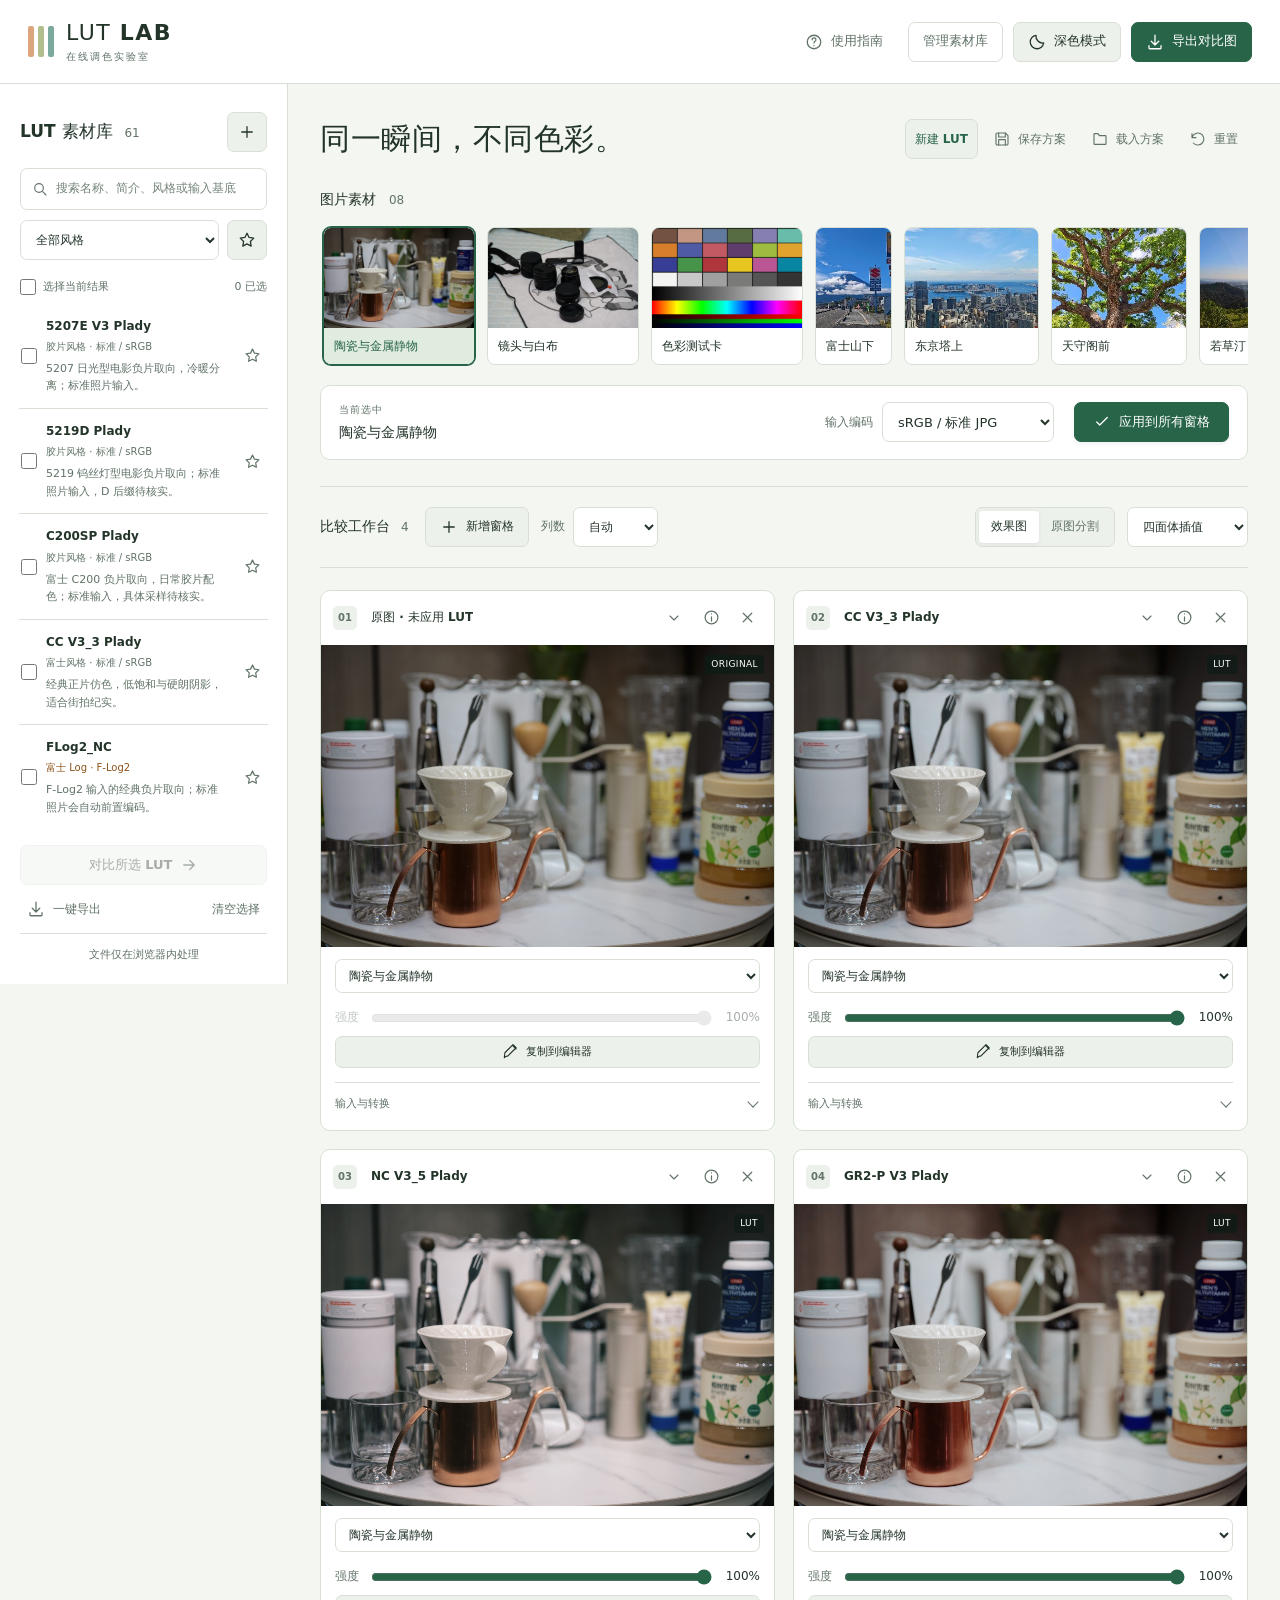
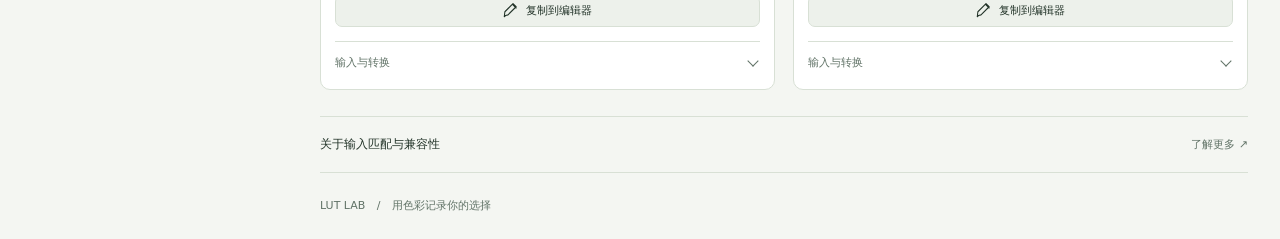
==== commit eed96f33: "Align workspace actions on mobile and wrap narrow layouts" ====
--- a/index.html
+++ b/index.html
@@ -4,7 +4,7 @@
   <meta charset="utf-8"><meta name="viewport" content="width=device-width,initial-scale=1">
   <meta name="description" content="在浏览器中实时比较 LUT。上传照片和 CUBE，自定义多窗格、输入转换与强度，一键导出效果对比图。">
   <meta name="theme-color" content="#151717"><title>LUT LAB · 在线调色实验室</title>
-  <script src="js/theme.js?v=editor-1"></script><link rel="icon" href="assets/favicon.svg" type="image/svg+xml"><link rel="stylesheet" href="styles.css?v=ui-cleanup-1"><link rel="stylesheet" href="editor.css?v=editor-1">
+  <script src="js/theme.js?v=editor-1"></script><link rel="icon" href="assets/favicon.svg" type="image/svg+xml"><link rel="stylesheet" href="styles.css?v=mobile-actions-1"><link rel="stylesheet" href="editor.css?v=editor-1">
   <script defer src="assets/catalog.js?v=lut-intros-1"></script><script defer src="js/lut-core.js"></script><script defer src="js/lut-edit-core.js?v=editor-1"></script><script defer src="js/renderer.js"></script><script defer src="js/lut-picker.js?v=ui-refresh-1"></script><script defer src="js/library-tools.js"></script><script defer src="js/public-catalog.js?v=refresh-only-1"></script><script defer src="js/editor-store.js?v=editor-1"></script><script defer src="js/lut-editor.js?v=editor-1"></script><script defer src="js/app.js?v=ui-cleanup-1"></script>
 </head>
 <body>
--- a/styles.css
+++ b/styles.css
@@ -114,8 +114,8 @@
 .workspace { align-self:start; width:100%; max-width:1900px; min-width:0; margin:0 auto; padding:34px 32px 24px; }
 .workspace-heading { display:flex; justify-content:space-between; align-items:center; gap:20px; margin-bottom:30px; }
 .workspace-heading h1 { margin:0; font-size:30px; font-weight:650; line-height:1.4; letter-spacing:.5px; }
-.recipe-actions { display:flex; align-items:center; gap:2px; flex-shrink:0; }
-.recipe-actions button { min-height:36px; padding:0 9px; font-size:12px; }
+.recipe-actions { display:flex; flex-wrap:wrap; align-items:center; gap:6px; max-width:100%; flex-shrink:0; }
+.recipe-actions button { min-height:40px; padding:0 9px; font-size:12px; }
 .recipe-actions .ui-icon { width:16px; height:16px; flex-basis:16px; }
 .source-section { padding-bottom:26px; }
 .section-line { display:flex; align-items:center; justify-content:space-between; gap:16px; margin-bottom:14px; }
@@ -283,7 +283,6 @@
   .workspace { padding:28px 24px 22px; }
   .workspace-heading { align-items:flex-start; flex-direction:column; gap:14px; margin-bottom:24px; }
   .workspace-heading h1 { font-size:27px; }
-  .recipe-actions { margin-left:-9px; }
   .image-settings { grid-template-columns:minmax(0,1fr) auto; column-gap:14px; }
   .image-selection { grid-column:1/-1; grid-row:1; }
   .image-encoding { grid-column:1; grid-row:2; }
@@ -317,8 +316,7 @@
   .workspace { order:0; padding:26px 18px 22px; }
   .workspace-heading { margin-bottom:26px; gap:14px; }
   .workspace-heading h1 { font-size:27px; }
-  .recipe-actions { gap:3px; }
-  .recipe-actions button { min-height:36px; }
+  .recipe-actions button { min-height:44px; }
   .section-line { gap:10px; margin-bottom:12px; }
   .image-strip { gap:11px; }
   .image-item { width:calc(var(--thumb-ratio,1.5)*104px + 2px); }
@@ -373,6 +371,9 @@
   .toolbar-start label { margin-left:0; }
   .form-grid { grid-template-columns:1fr; }
 }
+@media(max-width:380px) {
+  .recipe-actions { display:grid; grid-template-columns:repeat(2,minmax(0,1fr)); width:100%; gap:8px; }
+}
 @media(prefers-reduced-motion:reduce) {
   *,*::before,*::after { transition:none!important; scroll-behavior:auto!important; }
 }
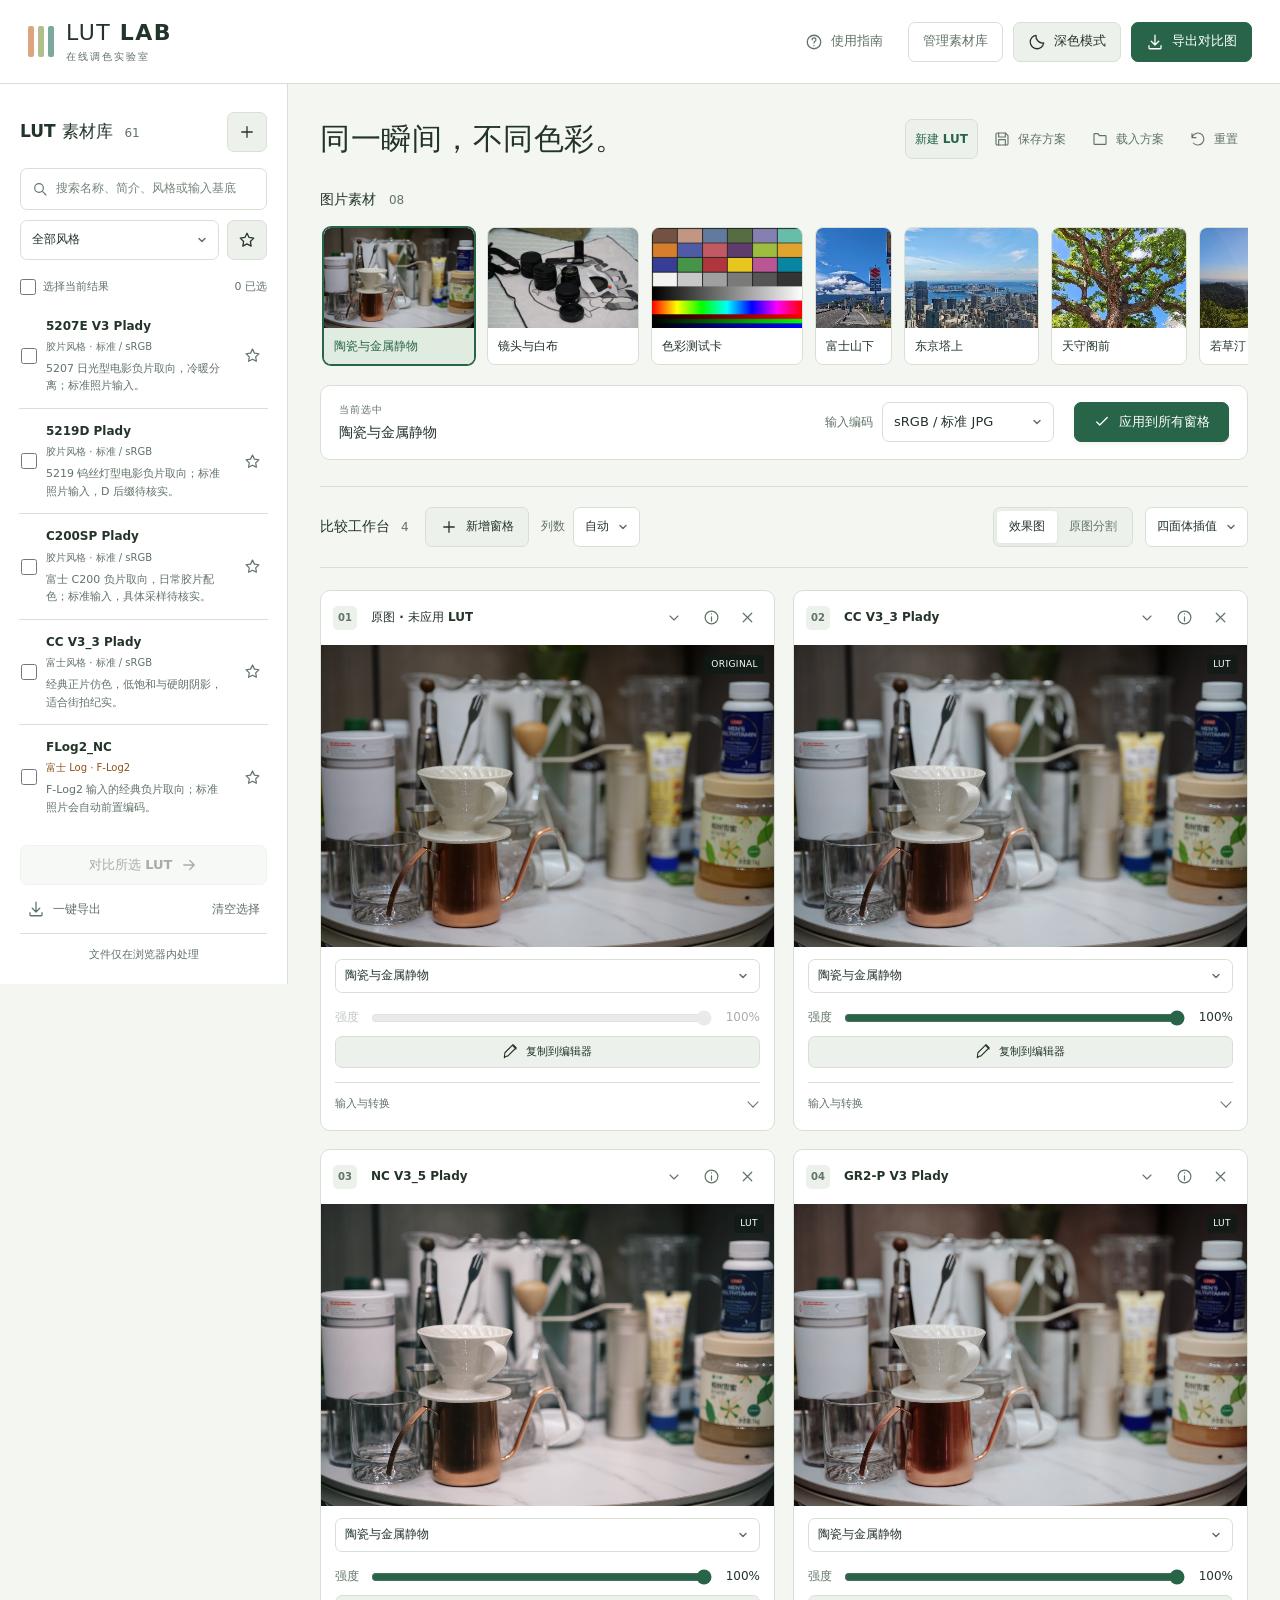
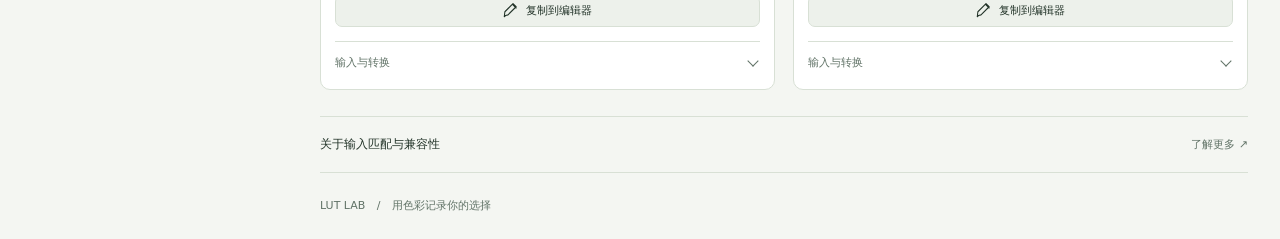
==== commit 0f53b849: "Normalize native select arrows and compact comparison controls" ====
--- a/index.html
+++ b/index.html
@@ -4,7 +4,7 @@
   <meta charset="utf-8"><meta name="viewport" content="width=device-width,initial-scale=1">
   <meta name="description" content="在浏览器中实时比较 LUT。上传照片和 CUBE，自定义多窗格、输入转换与强度，一键导出效果对比图。">
   <meta name="theme-color" content="#151717"><title>LUT LAB · 在线调色实验室</title>
-  <script src="js/theme.js?v=editor-1"></script><link rel="icon" href="assets/favicon.svg" type="image/svg+xml"><link rel="stylesheet" href="styles.css?v=mobile-actions-1"><link rel="stylesheet" href="editor.css?v=editor-1">
+  <script src="js/theme.js?v=editor-1"></script><link rel="icon" href="assets/favicon.svg" type="image/svg+xml"><link rel="stylesheet" href="styles.css?v=select-controls-1"><link rel="stylesheet" href="editor.css?v=editor-1">
   <script defer src="assets/catalog.js?v=lut-intros-1"></script><script defer src="js/lut-core.js"></script><script defer src="js/lut-edit-core.js?v=editor-1"></script><script defer src="js/renderer.js"></script><script defer src="js/lut-picker.js?v=ui-refresh-1"></script><script defer src="js/library-tools.js"></script><script defer src="js/public-catalog.js?v=refresh-only-1"></script><script defer src="js/editor-store.js?v=editor-1"></script><script defer src="js/lut-editor.js?v=editor-1"></script><script defer src="js/app.js?v=ui-cleanup-1"></script>
 </head>
 <body>
--- a/styles.css
+++ b/styles.css
@@ -9,11 +9,13 @@
   --amber:#eac08e; --danger:#e6a28e; --danger-soft:#3b2924;
   --field:#151c18; --stage:#0c100e; --shadow:0 8px 30px #0002;
   --radius:10px; --control:40px;
+  --select-arrow:url("data:image/svg+xml,%3Csvg xmlns='http://www.w3.org/2000/svg' viewBox='0 0 12 12'%3E%3Cpath d='m3 4.5 3 3 3-3' fill='none' stroke='%23a2b1a6' stroke-width='1.5' stroke-linecap='round' stroke-linejoin='round'/%3E%3C/svg%3E");
   font-family:system-ui,-apple-system,"Segoe UI","Noto Sans CJK SC","PingFang SC","Microsoft YaHei",sans-serif;
   font-size:14px; line-height:1.6; font-synthesis:none; text-rendering:optimizeLegibility;
 }
 :root[data-theme="light"] {
   color-scheme:light;
+  --select-arrow:url("data:image/svg+xml,%3Csvg xmlns='http://www.w3.org/2000/svg' viewBox='0 0 12 12'%3E%3Cpath d='m3 4.5 3 3 3-3' fill='none' stroke='%23617367' stroke-width='1.5' stroke-linecap='round' stroke-linejoin='round'/%3E%3C/svg%3E");
   --bg:#f4f6f2; --panel:#ffffff; --elevated:#edf1eb; --hover:#e4ebe2;
   --line:#d8e0d5; --text:#233429; --muted:#617367; --subtle:#748579;
   --accent:#286548; --accent-ink:#ffffff; --accent-soft:#e0ecdf;
@@ -41,7 +43,13 @@
   border-radius:7px; padding:8px 11px; font-size:13px;
 }
 input:not([type="checkbox"]):not([type="range"]),select { min-height:var(--control); }
-select { max-width:100%; padding-right:28px; color-scheme:inherit; }
+select { max-width:100%; color-scheme:inherit; }
+select:not([multiple]):not([size]) {
+  -webkit-appearance:none; appearance:none; padding-inline-end:30px;
+  background-image:var(--select-arrow); background-repeat:no-repeat;
+  background-position:right 10px center; background-size:12px 12px;
+  text-overflow:ellipsis;
+}
 select option,select optgroup { background:var(--panel); color:var(--text); }
 select option:checked { background:var(--accent-soft); }
 input[type="checkbox"],input[type="range"] { accent-color:var(--accent); }
@@ -142,10 +150,11 @@
 
 /* Comparison controls and adaptive canvases. */
 .compare-toolbar { display:flex; flex-wrap:wrap; justify-content:space-between; align-items:center; gap:14px; padding:20px 0; border-block:1px solid var(--line); }
-.toolbar-start,.toolbar-end { display:flex; align-items:center; gap:12px; }
+.toolbar-start,.toolbar-end { display:flex; flex-wrap:wrap; align-items:center; gap:12px; min-width:0; }
 .toolbar-start h2 { margin-right:4px; font-size:14px; }
 .toolbar-start label { display:flex; align-items:center; gap:8px; font-size:12px; color:var(--muted); }
 .compare-toolbar select,.add-pane { font-size:12px; }
+.compare-toolbar select { width:auto; flex:0 0 auto; }
 .segmented { min-height:40px; display:inline-flex; align-items:center; padding:3px; border:1px solid var(--line); background:var(--elevated); border-radius:7px; }
 .segmented button { min-height:32px; padding:0 12px; border:0; background:transparent; color:var(--muted); font-size:12px; border-radius:4px; }
 .segmented button.active { color:var(--text); background:var(--panel); box-shadow:0 1px 4px #0001; }
@@ -335,9 +344,9 @@
   .toolbar-start h2 { margin:0; }
   .toolbar-start .add-pane { min-height:38px; padding-inline:10px; }
   .toolbar-start label { margin-left:auto; font-size:11px; gap:5px; }
-  .toolbar-start select { min-height:38px; width:80px; font-size:12px; padding-left:8px; }
-  .toolbar-end { width:100%; justify-content:space-between; gap:9px; }
-  .toolbar-end>select { flex:1; min-width:0; max-width:155px; min-height:40px; font-size:12px; padding-left:9px; }
+  .toolbar-start select { min-height:38px; font-size:12px; padding-left:8px; }
+  .toolbar-end { width:100%; justify-content:flex-start; gap:9px; }
+  .toolbar-end>select { min-height:40px; font-size:12px; padding-left:9px; }
   .segmented { min-height:40px; }
   .segmented button { min-height:32px; padding-inline:10px; font-size:12px; }
   .pane-grid { grid-template-columns:1fr!important; gap:18px; margin-top:20px; }
@@ -374,6 +383,9 @@
 @media(max-width:380px) {
   .recipe-actions { display:grid; grid-template-columns:repeat(2,minmax(0,1fr)); width:100%; gap:8px; }
 }
+@media(forced-colors:active) {
+  select:not([multiple]):not([size]) { -webkit-appearance:menulist; appearance:auto; background-image:none; padding-inline-end:10px; }
+}
 @media(prefers-reduced-motion:reduce) {
   *,*::before,*::after { transition:none!important; scroll-behavior:auto!important; }
 }
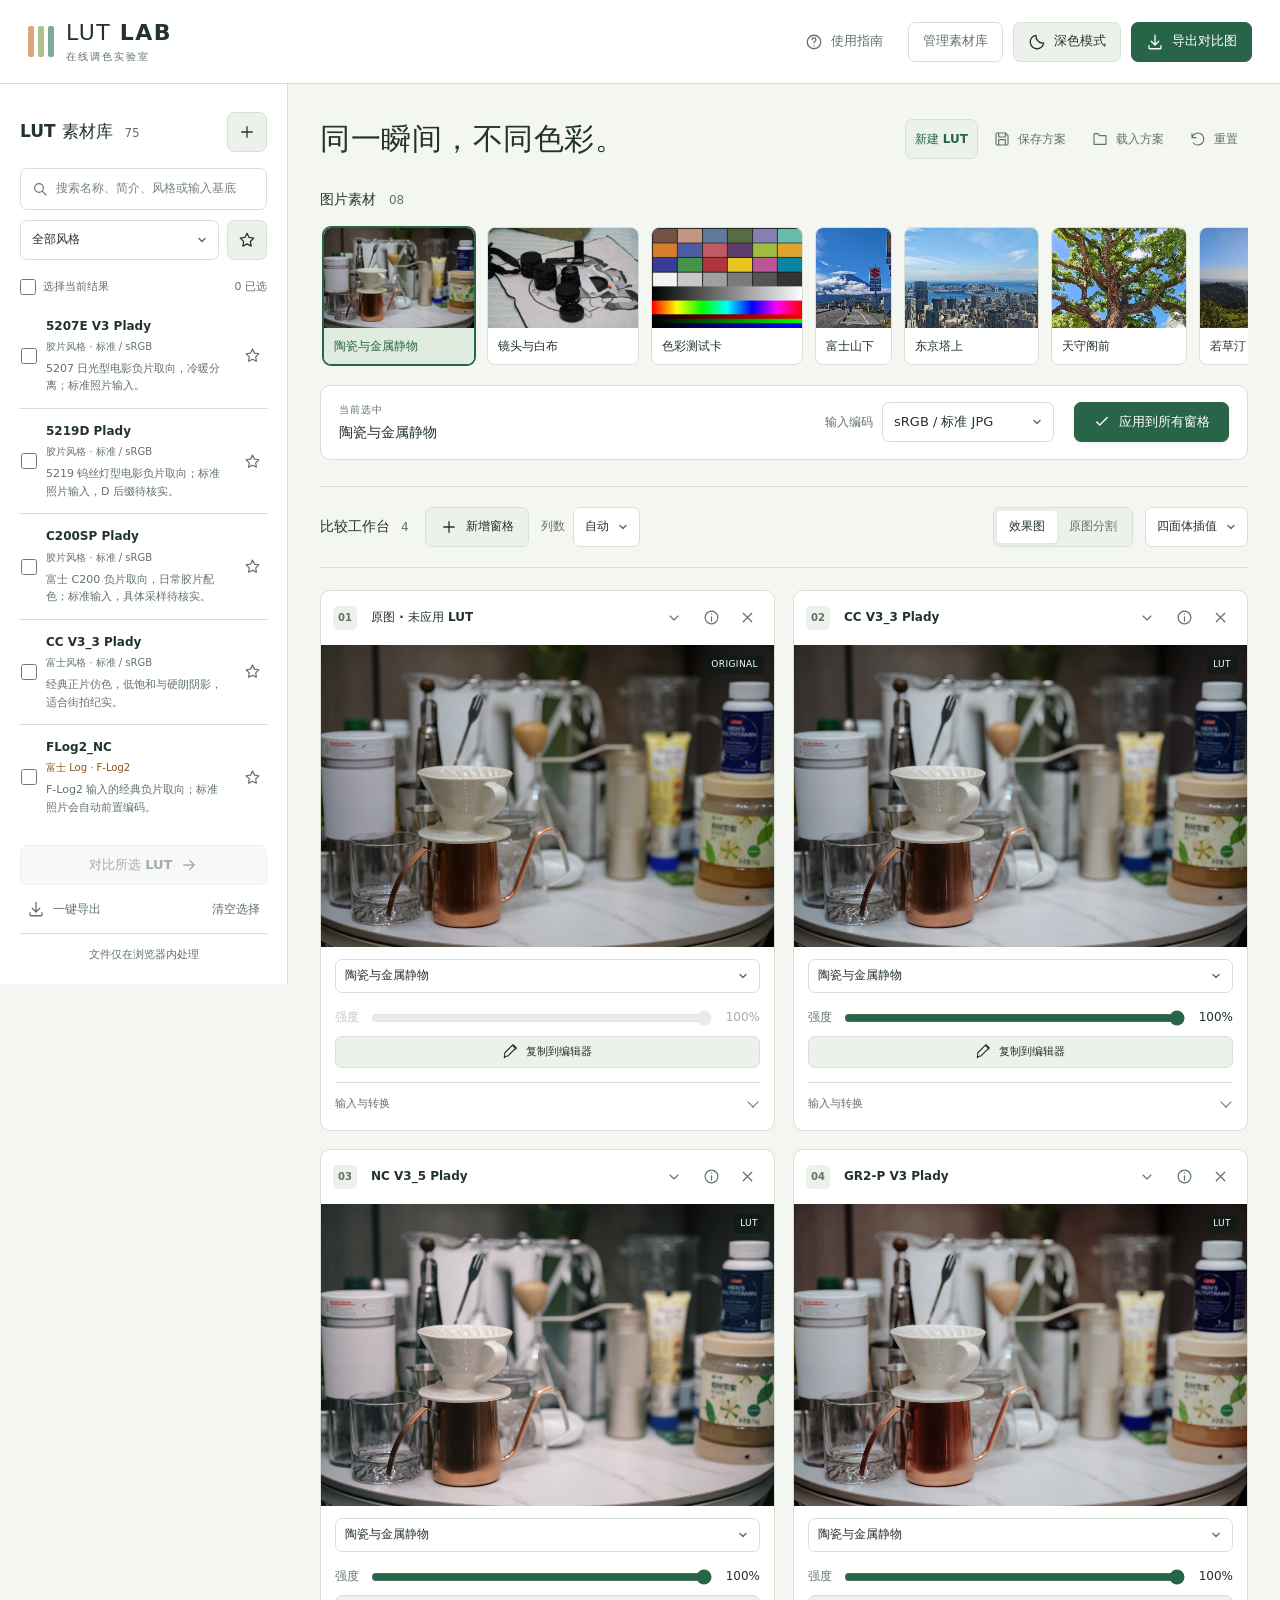
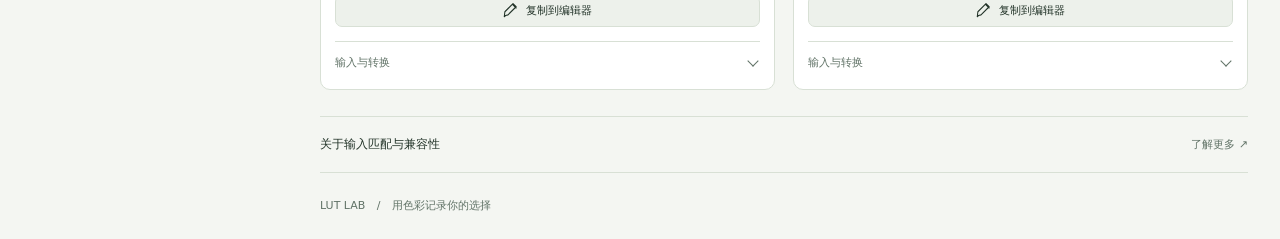
==== commit 1ac6f794: "Use source filenames for TXD LUTs and remove origin section from details" ====
--- a/index.html
+++ b/index.html
@@ -5,7 +5,7 @@
   <meta name="description" content="在浏览器中实时比较 LUT。上传照片和 CUBE，自定义多窗格、输入转换与强度，一键导出效果对比图。">
   <meta name="theme-color" content="#151717"><title>LUT LAB · 在线调色实验室</title>
   <script src="js/theme.js?v=editor-1"></script><link rel="icon" href="assets/favicon.svg" type="image/svg+xml"><link rel="stylesheet" href="styles.css?v=select-controls-1"><link rel="stylesheet" href="editor.css?v=editor-1">
-  <script defer src="assets/catalog.js?v=lut-intros-1"></script><script defer src="js/lut-core.js"></script><script defer src="js/lut-edit-core.js?v=editor-1"></script><script defer src="js/renderer.js"></script><script defer src="js/lut-picker.js?v=ui-refresh-1"></script><script defer src="js/library-tools.js"></script><script defer src="js/public-catalog.js?v=refresh-only-1"></script><script defer src="js/editor-store.js?v=editor-1"></script><script defer src="js/lut-editor.js?v=editor-1"></script><script defer src="js/app.js?v=ui-cleanup-1"></script>
+  <script defer src="assets/catalog.js?v=lut-intros-1"></script><script defer src="js/lut-core.js"></script><script defer src="js/lut-edit-core.js?v=editor-1"></script><script defer src="js/renderer.js"></script><script defer src="js/lut-picker.js?v=ui-refresh-1"></script><script defer src="js/library-tools.js"></script><script defer src="js/public-catalog.js?v=refresh-only-1"></script><script defer src="js/editor-store.js?v=editor-1"></script><script defer src="js/lut-editor.js?v=editor-1"></script><script defer src="js/app.js?v=txd-names-1"></script>
 </head>
 <body>
   <a class="skip" href="#workspace">跳到比较工作台</a>
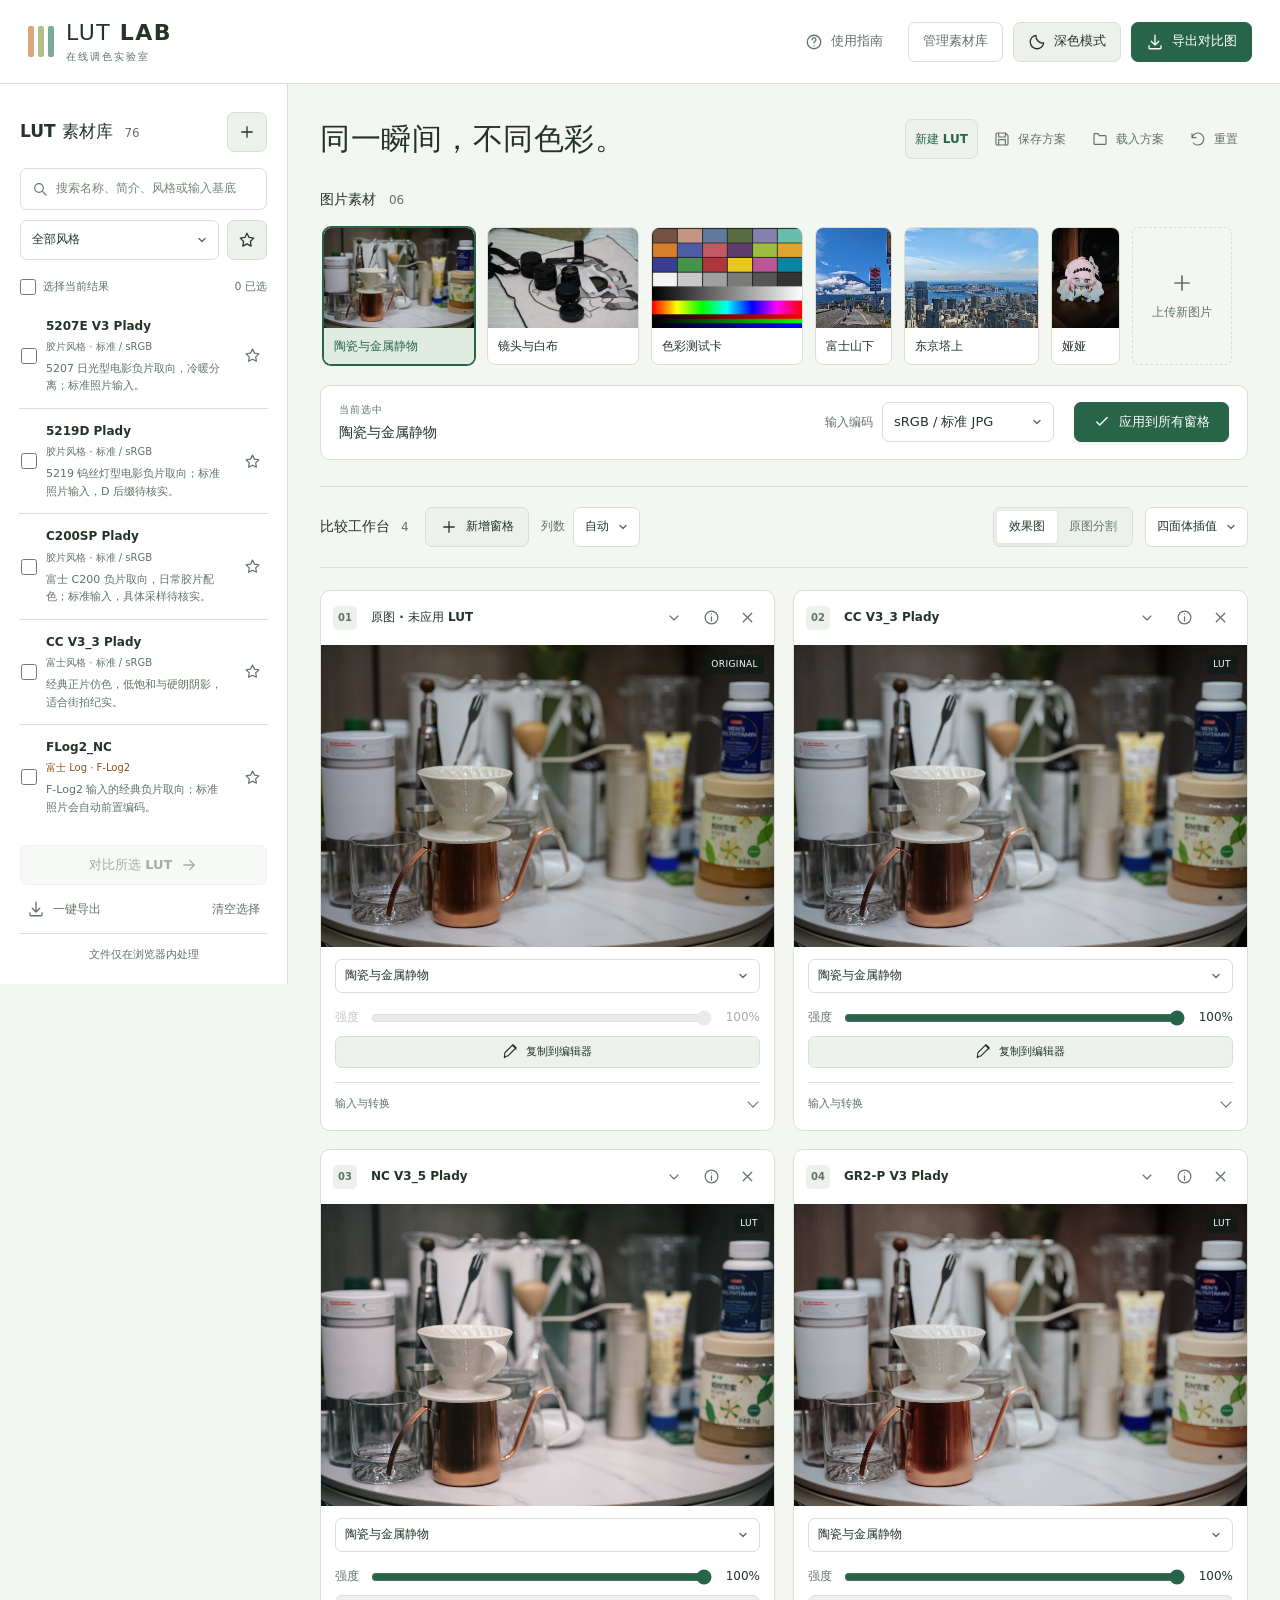
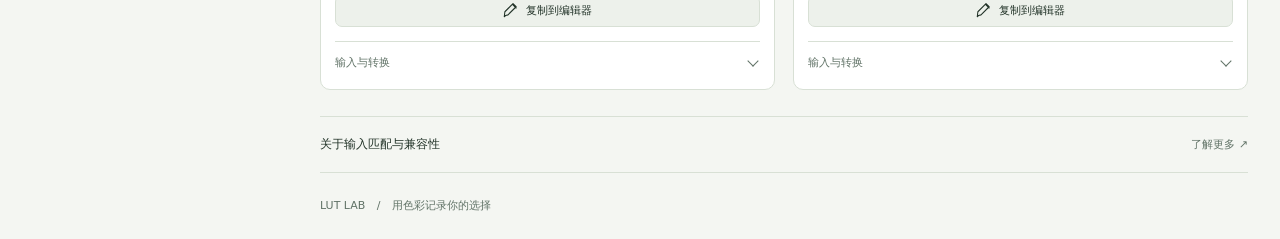
==== commit 6edc7103: "Add UM400 LUT with camera settings and PORT input support" ====
--- a/index.html
+++ b/index.html
@@ -5,7 +5,7 @@
   <meta name="description" content="在浏览器中实时比较 LUT。上传照片和 CUBE，自定义多窗格、输入转换与强度，一键导出效果对比图。">
   <meta name="theme-color" content="#151717"><title>LUT LAB · 在线调色实验室</title>
   <script src="js/theme.js?v=editor-1"></script><link rel="icon" href="assets/favicon.svg" type="image/svg+xml"><link rel="stylesheet" href="styles.css?v=select-controls-1"><link rel="stylesheet" href="editor.css?v=editor-1">
-  <script defer src="assets/catalog.js?v=lut-intros-1"></script><script defer src="js/lut-core.js"></script><script defer src="js/lut-edit-core.js?v=editor-1"></script><script defer src="js/renderer.js"></script><script defer src="js/lut-picker.js?v=ui-refresh-1"></script><script defer src="js/library-tools.js"></script><script defer src="js/public-catalog.js?v=refresh-only-1"></script><script defer src="js/editor-store.js?v=editor-1"></script><script defer src="js/lut-editor.js?v=editor-1"></script><script defer src="js/app.js?v=txd-names-1"></script>
+  <script defer src="assets/catalog.js?v=lut-intros-1"></script><script defer src="js/lut-core.js"></script><script defer src="js/lut-edit-core.js?v=port-um400-1"></script><script defer src="js/renderer.js"></script><script defer src="js/lut-picker.js?v=ui-refresh-1"></script><script defer src="js/library-tools.js"></script><script defer src="js/public-catalog.js?v=refresh-only-1"></script><script defer src="js/editor-store.js?v=editor-1"></script><script defer src="js/lut-editor.js?v=port-um400-1"></script><script defer src="js/app.js?v=port-um400-1"></script>
 </head>
 <body>
   <a class="skip" href="#workspace">跳到比较工作台</a>
@@ -27,7 +27,7 @@
       <section class="source-section" aria-label="图片素材">
         <div class="section-line"><h2>图片素材 <span id="imageCount" class="muted">…</span></h2></div>
         <div id="imageStrip" class="image-strip"></div>
-        <div class="image-settings"><div class="image-selection"><span class="eyebrow">当前选中</span><strong id="selectedImageName"></strong></div><label class="image-encoding">输入编码 <select id="imageBase" aria-label="选中图片的编码"><option value="STD">sRGB / 标准 JPG</option><option value="VLOG">V-Log / V-Gamut</option><option value="FLOG2">F-Log2 / F-Gamut</option><option value="CNED2">Cinelike D2</option><option value="MONO">MONO / 单色格调</option><option value="UNKNOWN">未知编码</option></select></label><button id="applyImage" class="apply-image primary"><svg class="ui-icon" width="20" height="20" viewBox="0 0 24 24" fill="none" stroke="currentColor" stroke-width="1.7" stroke-linecap="round" stroke-linejoin="round" aria-hidden="true" focusable="false"><path d="M5 12h14m-6-6 6 6-6 6"/></svg><span>应用到所有窗格</span></button></div>
+        <div class="image-settings"><div class="image-selection"><span class="eyebrow">当前选中</span><strong id="selectedImageName"></strong></div><label class="image-encoding">输入编码 <select id="imageBase" aria-label="选中图片的编码"><option value="STD">sRGB / 标准 JPG</option><option value="VLOG">V-Log / V-Gamut</option><option value="FLOG2">F-Log2 / F-Gamut</option><option value="CNED2">Cinelike D2</option><option value="MONO">MONO / 单色格调</option><option value="PORT">PORT / 人像格调</option><option value="UNKNOWN">未知编码</option></select></label><button id="applyImage" class="apply-image primary"><svg class="ui-icon" width="20" height="20" viewBox="0 0 24 24" fill="none" stroke="currentColor" stroke-width="1.7" stroke-linecap="round" stroke-linejoin="round" aria-hidden="true" focusable="false"><path d="M5 12h14m-6-6 6 6-6 6"/></svg><span>应用到所有窗格</span></button></div>
       </section>
       <section class="comparison" aria-label="LUT 对比">
         <div class="compare-toolbar"><div class="toolbar-start"><h2>比较工作台 <span id="paneTotal" class="counter">4</span></h2><button id="addPane" class="secondary add-pane"><svg class="ui-icon" width="20" height="20" viewBox="0 0 24 24" fill="none" stroke="currentColor" stroke-width="1.7" stroke-linecap="round" stroke-linejoin="round" aria-hidden="true" focusable="false"><path d="M12 5v14M5 12h14"/></svg>新增窗格</button><label>列数 <select id="columnCount" aria-label="列数"><option value="auto">自动</option><option value="1">1 列</option><option value="2">2 列</option><option value="3">3 列</option><option value="4">4 列</option></select></label></div><div class="toolbar-end"><div class="segmented" aria-label="显示方式"><button id="gridMode" class="active" aria-pressed="true">效果图</button><button id="splitMode" aria-pressed="false">原图分割</button></div><select id="interpolation" aria-label="LUT 插值"><option value="tetrahedral">四面体插值</option><option value="trilinear">三线性插值</option></select></div></div>
